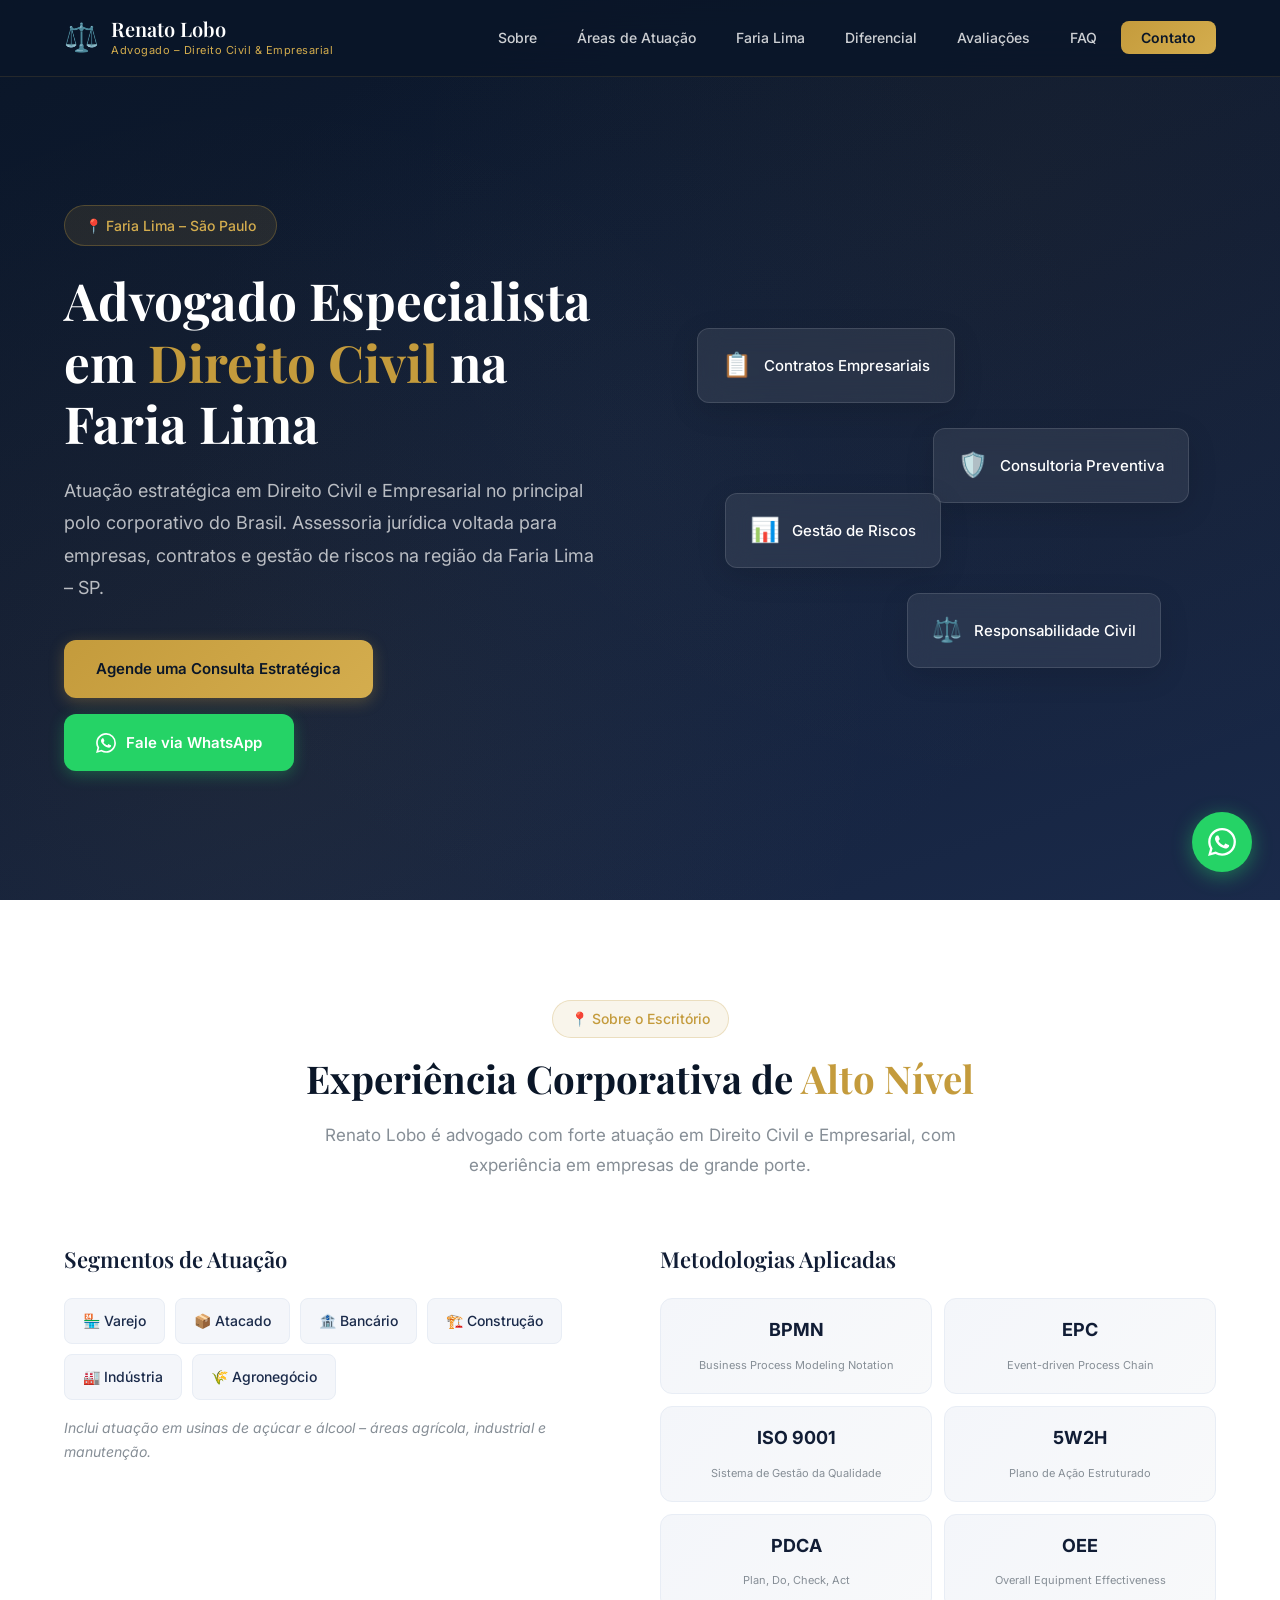
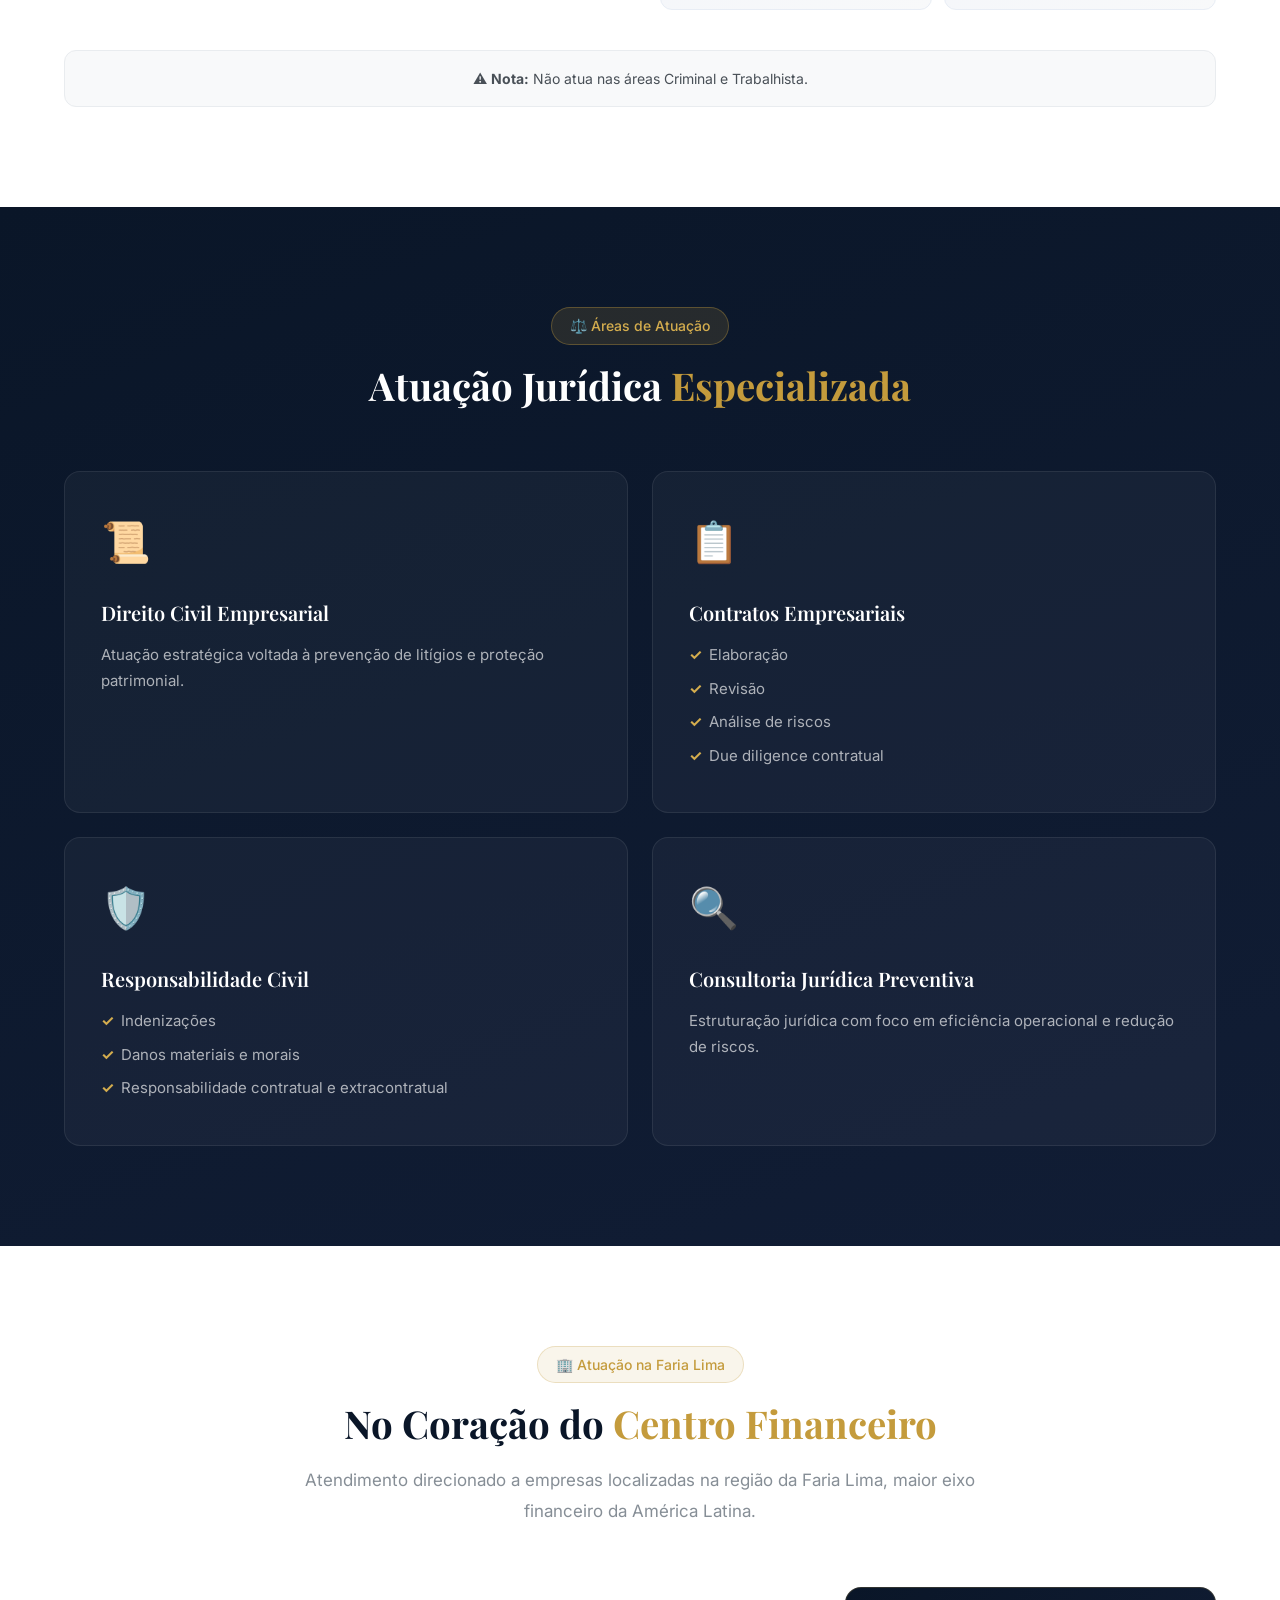
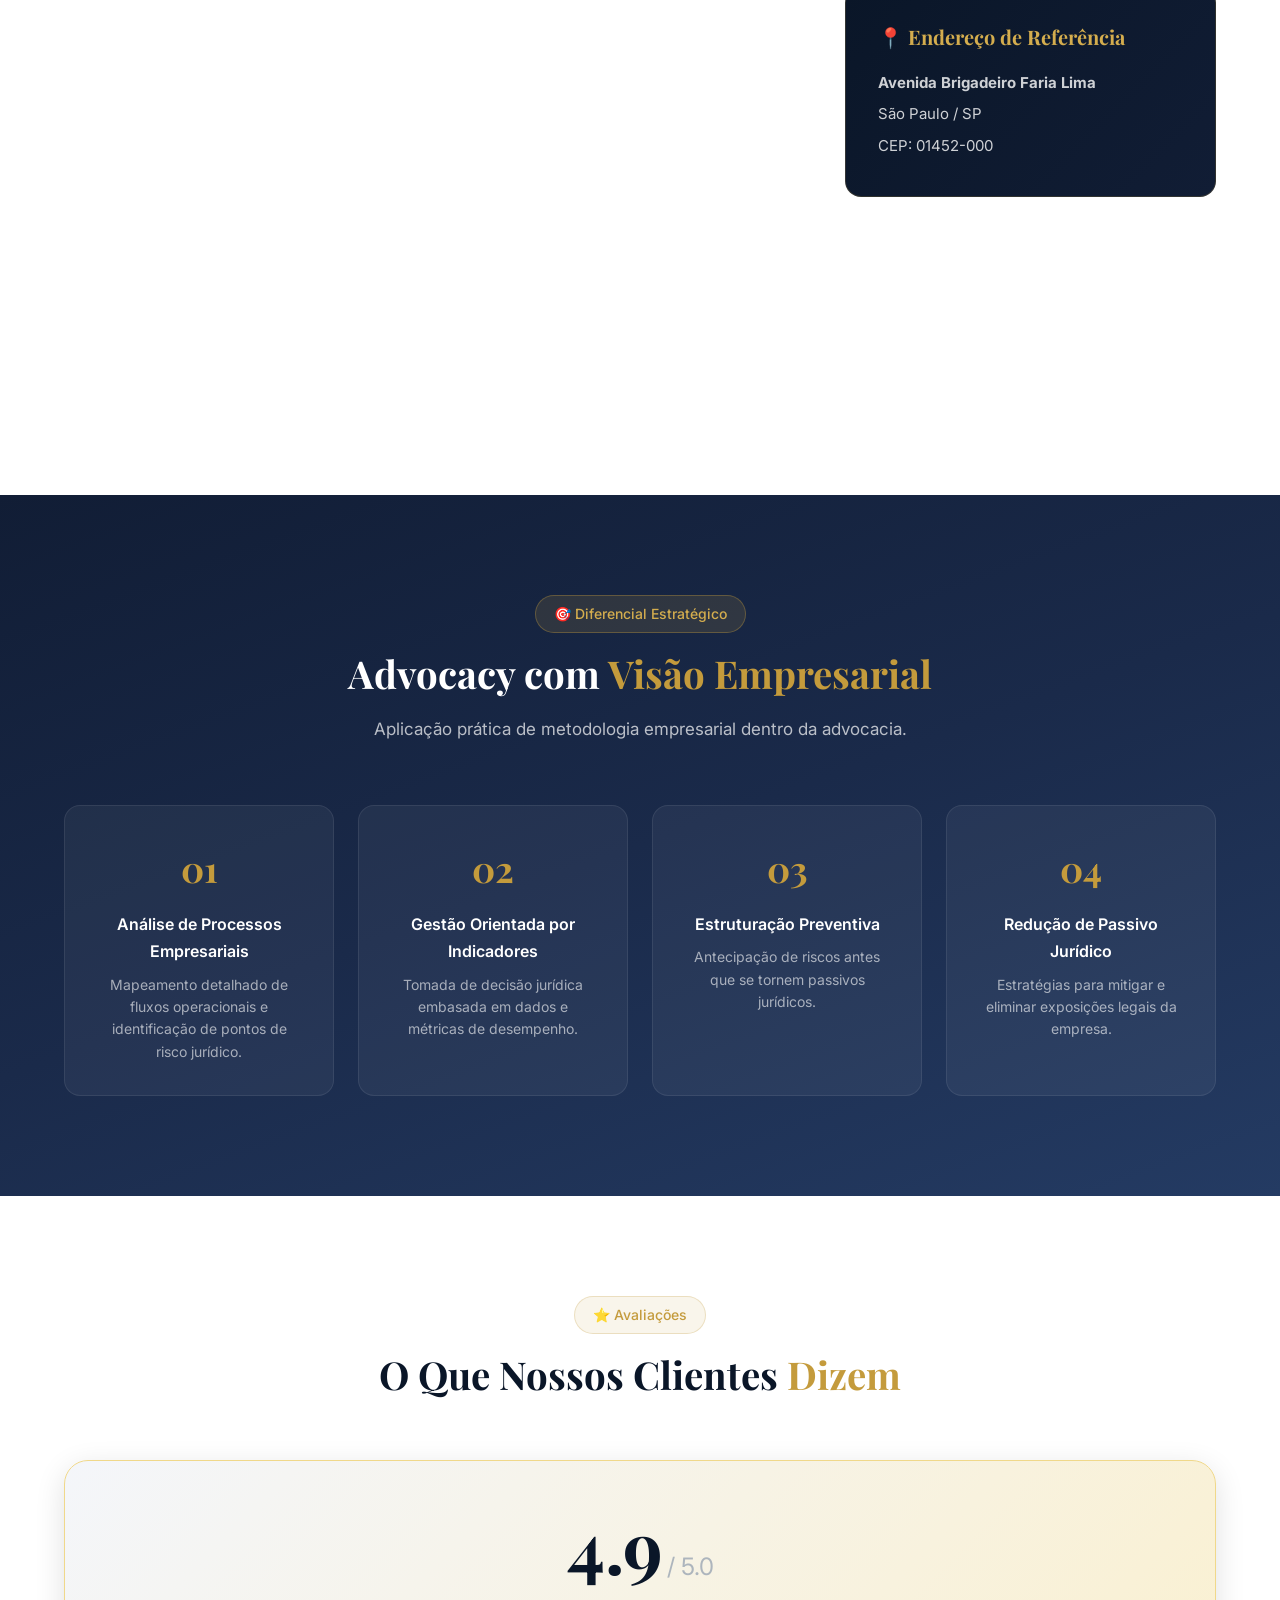
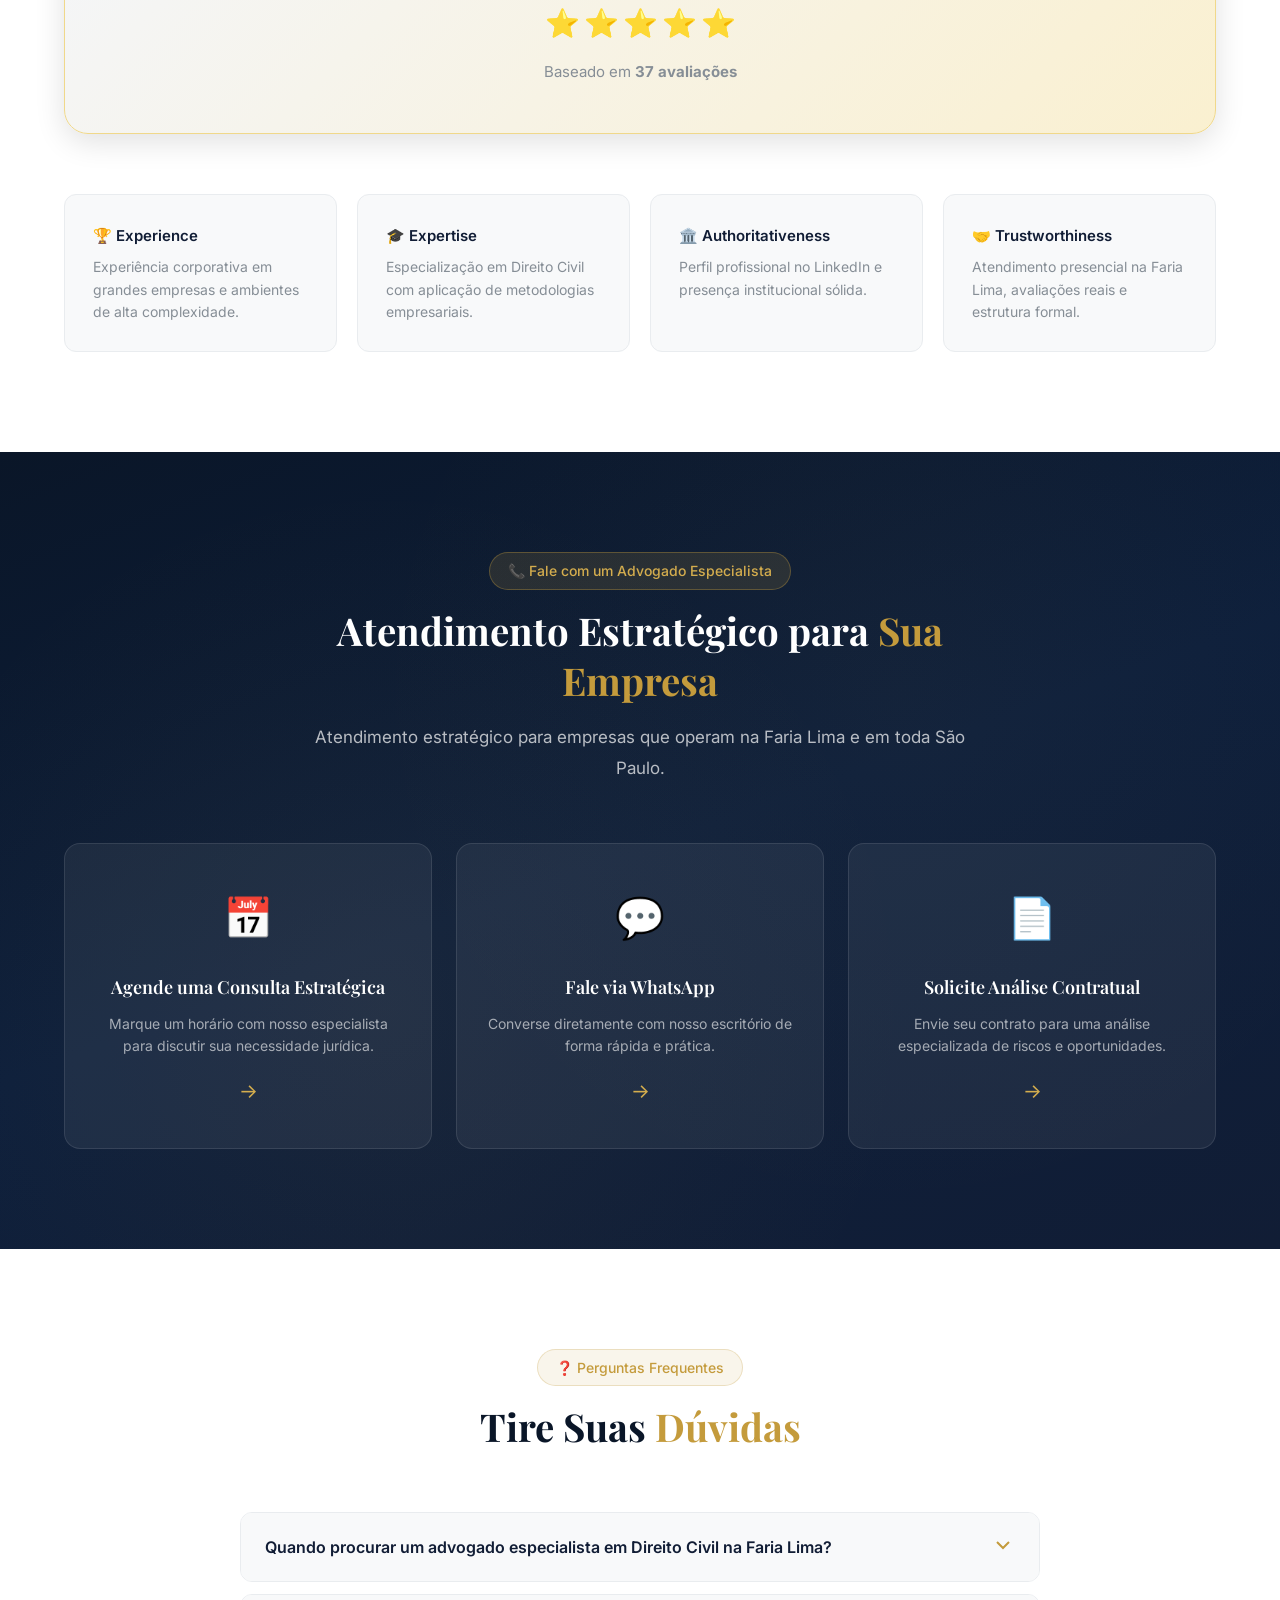
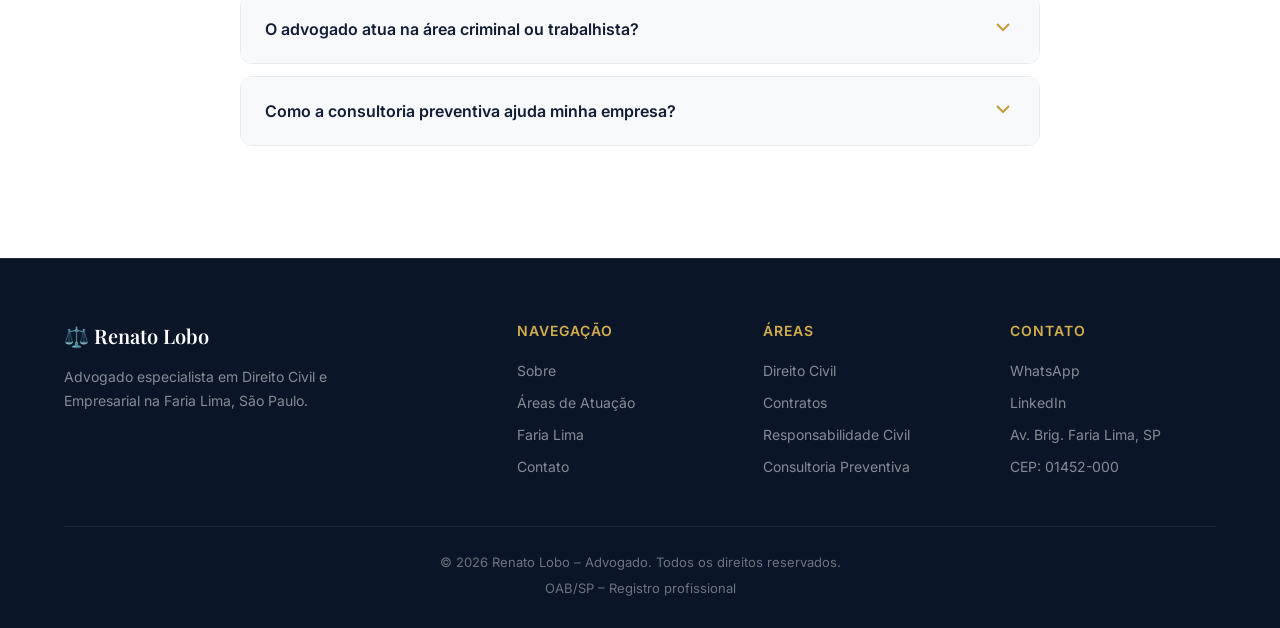
==== index.html @ 6190bc4f "Add files via upload" ====
<!DOCTYPE html>
<html lang="pt-BR">
<head>
  <meta charset="UTF-8">
  <meta name="viewport" content="width=device-width, initial-scale=1.0">
  <meta http-equiv="X-UA-Compatible" content="IE=edge">

  <!-- SEO Meta Tags -->
  <title>Advogado Direito Civil Faria Lima – Renato Lobo | Especialista Empresarial SP</title>
  <meta name="description" content="Advogado especialista em Direito Civil e Empresarial na Faria Lima, São Paulo. Contratos, consultoria preventiva, responsabilidade civil. Agende sua consulta.">
  <meta name="keywords" content="advogado direito civil faria lima, advogado empresarial faria lima, consultoria jurídica empresarial são paulo, advogado contratos SP, advogado responsabilidade civil são paulo">
  <meta name="author" content="Renato Lobo - Advogado">
  <meta name="robots" content="index, follow">
  <link rel="canonical" href="https://seudominio.com/advogado-direito-civil-faria-lima-sp">

  <!-- Open Graph -->
  <meta property="og:title" content="Advogado Direito Civil Faria Lima – Renato Lobo">
  <meta property="og:description" content="Atuação estratégica em Direito Civil e Empresarial no principal polo corporativo do Brasil.">
  <meta property="og:type" content="website">
  <meta property="og:url" content="https://seudominio.com/advogado-direito-civil-faria-lima-sp">
  <meta property="og:locale" content="pt_BR">

  <!-- Google Tag Manager -->
  <script>
    (function(w,d,s,l,i){w[l]=w[l]||[];w[l].push({'gtm.start':
    new Date().getTime(),event:'gtm.js'});var f=d.getElementsByTagName(s)[0],
    j=d.createElement(s),dl=l!='dataLayer'?'&l='+l:'';j.async=true;j.src=
    'https://www.googletagmanager.com/gtm.js?id='+i+dl;f.parentNode.insertBefore(j,f);
    })(window,document,'script','dataLayer','GTM-XXXXXXX');
    <!-- SUBSTITUA GTM-XXXXXXX PELO SEU ID DO GOOGLE TAG MANAGER -->
  </script>

  <!-- Google Analytics 4 (gtag.js) -->
  <script async src="https://www.googletagmanager.com/gtag/js?id=G-XXXXXXXXXX"></script>
  <!-- SUBSTITUA G-XXXXXXXXXX PELO SEU ID DO GOOGLE ANALYTICS -->
  <script>
    window.dataLayer = window.dataLayer || [];
    function gtag(){dataLayer.push(arguments);}
    gtag('js', new Date());
    gtag('config', 'G-XXXXXXXXXX');
  </script>

  <!-- Fonts -->
  <link rel="preconnect" href="https://fonts.googleapis.com">
  <link rel="preconnect" href="https://fonts.gstatic.com" crossorigin>
  <link href="https://fonts.googleapis.com/css2?family=Inter:wght@300;400;500;600;700&family=Playfair+Display:wght@400;500;600;700&display=swap" rel="stylesheet">

  <!-- Stylesheet -->
  <link rel="stylesheet" href="style.css">

  <!-- Schema.org Structured Data -->
  <script type="application/ld+json">
  {
    "@context": "https://schema.org",
    "@type": "LegalService",
    "name": "Renato Lobo – Advogado Direito Civil e Empresarial",
    "description": "Advogado especialista em Direito Civil e Empresarial na Faria Lima, São Paulo.",
    "url": "https://seudominio.com/advogado-direito-civil-faria-lima-sp",
    "telephone": "+5511999999999",
    "address": {
      "@type": "PostalAddress",
      "streetAddress": "Avenida Brigadeiro Faria Lima",
      "addressLocality": "São Paulo",
      "addressRegion": "SP",
      "postalCode": "01452-000",
      "addressCountry": "BR"
    },
    "geo": {
      "@type": "GeoCoordinates",
      "latitude": "-23.5744",
      "longitude": "-46.6912"
    },
    "aggregateRating": {
      "@type": "AggregateRating",
      "ratingValue": "4.9",
      "bestRating": "5",
      "ratingCount": "37"
    },
    "priceRange": "$$",
    "areaServed": {
      "@type": "City",
      "name": "São Paulo"
    }
  }
  </script>
</head>
<body>

  <!-- Google Tag Manager (noscript) -->
  <noscript>
    <iframe src="https://www.googletagmanager.com/ns.html?id=GTM-XXXXXXX"
    height="0" width="0" style="display:none;visibility:hidden"></iframe>
  </noscript>

  <!-- ===== HEADER / NAV ===== -->
  <header class="header" id="header">
    <div class="container header__inner">
      <a href="#" class="header__logo">
        <span class="header__logo-icon">⚖️</span>
        <div class="header__logo-text">
          <span class="header__name">Renato Lobo</span>
          <span class="header__tagline">Advogado – Direito Civil & Empresarial</span>
        </div>
      </a>
      <nav class="nav" id="nav">
        <ul class="nav__list">
          <li><a href="#sobre" class="nav__link">Sobre</a></li>
          <li><a href="#areas" class="nav__link">Áreas de Atuação</a></li>
          <li><a href="#faria-lima" class="nav__link">Faria Lima</a></li>
          <li><a href="#diferencial" class="nav__link">Diferencial</a></li>
          <li><a href="#avaliacoes" class="nav__link">Avaliações</a></li>
          <li><a href="#faq" class="nav__link">FAQ</a></li>
          <li><a href="#contato" class="nav__link nav__link--cta">Contato</a></li>
        </ul>
      </nav>
      <button class="header__hamburger" id="hamburger" aria-label="Abrir menu">
        <span></span>
        <span></span>
        <span></span>
      </button>
    </div>
  </header>

  <!-- ===== HERO ===== -->
  <section class="hero" id="hero">
    <div class="hero__bg-pattern"></div>
    <div class="container hero__inner">
      <div class="hero__content reveal">
        <span class="hero__badge">📍 Faria Lima – São Paulo</span>
        <h1 class="hero__title">
          Advogado Especialista em <span class="text-gold">Direito Civil</span> na Faria Lima
        </h1>
        <p class="hero__subtitle">
          Atuação estratégica em Direito Civil e Empresarial no principal polo corporativo do Brasil.
          Assessoria jurídica voltada para empresas, contratos e gestão de riscos na região da Faria Lima – SP.
        </p>
        <div class="hero__ctas">
          <a href="#contato" class="btn btn--primary" data-cta="hero-agendar">
            Agende uma Consulta Estratégica
          </a>
          <a href="https://wa.me/5511999999999?text=Ol%C3%A1%2C%20gostaria%20de%20agendar%20uma%20consulta." class="btn btn--whatsapp" target="_blank" rel="noopener" data-cta="hero-whatsapp">
            <svg width="20" height="20" viewBox="0 0 24 24" fill="currentColor"><path d="M17.472 14.382c-.297-.149-1.758-.867-2.03-.967-.273-.099-.471-.148-.67.15-.197.297-.767.966-.94 1.164-.173.199-.347.223-.644.075-.297-.15-1.255-.463-2.39-1.475-.883-.788-1.48-1.761-1.653-2.059-.173-.297-.018-.458.13-.606.134-.133.298-.347.446-.52.149-.174.198-.298.298-.497.099-.198.05-.371-.025-.52-.075-.149-.669-1.612-.916-2.207-.242-.579-.487-.5-.669-.51-.173-.008-.371-.01-.57-.01-.198 0-.52.074-.792.372-.272.297-1.04 1.016-1.04 2.479 0 1.462 1.065 2.875 1.213 3.074.149.198 2.096 3.2 5.077 4.487.709.306 1.262.489 1.694.625.712.227 1.36.195 1.871.118.571-.085 1.758-.719 2.006-1.413.248-.694.248-1.289.173-1.413-.074-.124-.272-.198-.57-.347m-5.421 7.403h-.004a9.87 9.87 0 01-5.031-1.378l-.361-.214-3.741.982.998-3.648-.235-.374a9.86 9.86 0 01-1.51-5.26c.001-5.45 4.436-9.884 9.888-9.884 2.64 0 5.122 1.03 6.988 2.898a9.825 9.825 0 012.893 6.994c-.003 5.45-4.437 9.884-9.885 9.884m8.413-18.297A11.815 11.815 0 0012.05 0C5.495 0 .16 5.335.157 11.892c0 2.096.547 4.142 1.588 5.945L.057 24l6.305-1.654a11.882 11.882 0 005.683 1.448h.005c6.554 0 11.89-5.335 11.893-11.893a11.821 11.821 0 00-3.48-8.413z"/></svg>
            Fale via WhatsApp
          </a>
        </div>
      </div>
      <div class="hero__visual reveal">
        <div class="hero__card-stack">
          <div class="hero__float-card hero__float-card--1">
            <span class="hero__float-icon">📋</span>
            <span>Contratos Empresariais</span>
          </div>
          <div class="hero__float-card hero__float-card--2">
            <span class="hero__float-icon">🛡️</span>
            <span>Consultoria Preventiva</span>
          </div>
          <div class="hero__float-card hero__float-card--3">
            <span class="hero__float-icon">📊</span>
            <span>Gestão de Riscos</span>
          </div>
          <div class="hero__float-card hero__float-card--4">
            <span class="hero__float-icon">⚖️</span>
            <span>Responsabilidade Civil</span>
          </div>
        </div>
      </div>
    </div>
  </section>

  <!-- ===== SOBRE ===== -->
  <section class="section section--light" id="sobre">
    <div class="container">
      <div class="section__header reveal">
        <span class="section__badge">📍 Sobre o Escritório</span>
        <h2 class="section__title">Experiência Corporativa de <span class="text-gold">Alto Nível</span></h2>
        <p class="section__desc">
          Renato Lobo é advogado com forte atuação em Direito Civil e Empresarial, com experiência em empresas de grande porte.
        </p>
      </div>

      <div class="sobre__grid">
        <div class="sobre__segmentos reveal">
          <h3 class="sobre__subtitle">Segmentos de Atuação</h3>
          <div class="tag-cloud">
            <span class="tag">🏪 Varejo</span>
            <span class="tag">📦 Atacado</span>
            <span class="tag">🏦 Bancário</span>
            <span class="tag">🏗️ Construção</span>
            <span class="tag">🏭 Indústria</span>
            <span class="tag">🌾 Agronegócio</span>
          </div>
          <p class="sobre__note">
            Inclui atuação em usinas de açúcar e álcool – áreas agrícola, industrial e manutenção.
          </p>
        </div>

        <div class="sobre__metodologias reveal">
          <h3 class="sobre__subtitle">Metodologias Aplicadas</h3>
          <div class="metodologia-grid">
            <div class="metodologia-card">
              <span class="metodologia-card__abbr">BPMN</span>
              <span class="metodologia-card__name">Business Process Modeling Notation</span>
            </div>
            <div class="metodologia-card">
              <span class="metodologia-card__abbr">EPC</span>
              <span class="metodologia-card__name">Event-driven Process Chain</span>
            </div>
            <div class="metodologia-card">
              <span class="metodologia-card__abbr">ISO 9001</span>
              <span class="metodologia-card__name">Sistema de Gestão da Qualidade</span>
            </div>
            <div class="metodologia-card">
              <span class="metodologia-card__abbr">5W2H</span>
              <span class="metodologia-card__name">Plano de Ação Estruturado</span>
            </div>
            <div class="metodologia-card">
              <span class="metodologia-card__abbr">PDCA</span>
              <span class="metodologia-card__name">Plan, Do, Check, Act</span>
            </div>
            <div class="metodologia-card">
              <span class="metodologia-card__abbr">OEE</span>
              <span class="metodologia-card__name">Overall Equipment Effectiveness</span>
            </div>
          </div>
        </div>
      </div>

      <div class="sobre__disclaimer reveal">
        <p>⚠️ <strong>Nota:</strong> Não atua nas áreas Criminal e Trabalhista.</p>
      </div>
    </div>
  </section>

  <!-- ===== ÁREAS DE ATUAÇÃO ===== -->
  <section class="section section--dark" id="areas">
    <div class="container">
      <div class="section__header reveal">
        <span class="section__badge section__badge--light">⚖️ Áreas de Atuação</span>
        <h2 class="section__title section__title--light">Atuação Jurídica <span class="text-gold">Especializada</span></h2>
      </div>

      <div class="areas__grid">
        <div class="area-card reveal">
          <div class="area-card__icon">📜</div>
          <h3 class="area-card__title">Direito Civil Empresarial</h3>
          <p class="area-card__desc">
            Atuação estratégica voltada à prevenção de litígios e proteção patrimonial.
          </p>
        </div>

        <div class="area-card reveal">
          <div class="area-card__icon">📋</div>
          <h3 class="area-card__title">Contratos Empresariais</h3>
          <ul class="area-card__list">
            <li>Elaboração</li>
            <li>Revisão</li>
            <li>Análise de riscos</li>
            <li>Due diligence contratual</li>
          </ul>
        </div>

        <div class="area-card reveal">
          <div class="area-card__icon">🛡️</div>
          <h3 class="area-card__title">Responsabilidade Civil</h3>
          <ul class="area-card__list">
            <li>Indenizações</li>
            <li>Danos materiais e morais</li>
            <li>Responsabilidade contratual e extracontratual</li>
          </ul>
        </div>

        <div class="area-card reveal">
          <div class="area-card__icon">🔍</div>
          <h3 class="area-card__title">Consultoria Jurídica Preventiva</h3>
          <p class="area-card__desc">
            Estruturação jurídica com foco em eficiência operacional e redução de riscos.
          </p>
        </div>
      </div>
    </div>
  </section>

  <!-- ===== FARIA LIMA ===== -->
  <section class="section section--light" id="faria-lima">
    <div class="container">
      <div class="section__header reveal">
        <span class="section__badge">🏢 Atuação na Faria Lima</span>
        <h2 class="section__title">No Coração do <span class="text-gold">Centro Financeiro</span></h2>
        <p class="section__desc">
          Atendimento direcionado a empresas localizadas na região da Faria Lima, maior eixo financeiro da América Latina.
        </p>
      </div>

      <div class="faria-lima__content reveal">
        <div class="faria-lima__map">
          <iframe
            src="https://www.google.com/maps/embed?pb=!1m18!1m12!1m3!1d3656.7177123!2d-46.6934!3d-23.5744!2m3!1f0!2f0!3f0!3m2!1i1024!2i768!4f13.1!3m3!1m2!1s0x94ce576aae06b44d%3A0x55034e30abe1ff!2sAv.%20Brigadeiro%20Faria%20Lima%20-%20Jardim%20Paulistano%2C%20S%C3%A3o%20Paulo%20-%20SP!5e0!3m2!1spt-BR!2sbr!4v1700000000000!5m2!1spt-BR!2sbr"
            width="100%" height="400" style="border:0; border-radius: 16px;" allowfullscreen="" loading="lazy"
            referrerpolicy="no-referrer-when-downgrade"
            title="Localização – Avenida Brigadeiro Faria Lima, São Paulo/SP">
          </iframe>
        </div>
        <div class="faria-lima__info">
          <div class="faria-lima__address-card">
            <h3>📍 Endereço de Referência</h3>
            <p><strong>Avenida Brigadeiro Faria Lima</strong></p>
            <p>São Paulo / SP</p>
            <p>CEP: 01452-000</p>
          </div>
        </div>
      </div>
    </div>
  </section>

  <!-- ===== DIFERENCIAL ===== -->
  <section class="section section--gradient" id="diferencial">
    <div class="container">
      <div class="section__header reveal">
        <span class="section__badge section__badge--light">🎯 Diferencial Estratégico</span>
        <h2 class="section__title section__title--light">Advocacy com <span class="text-gold">Visão Empresarial</span></h2>
        <p class="section__desc section__desc--light">
          Aplicação prática de metodologia empresarial dentro da advocacia.
        </p>
      </div>

      <div class="diferencial__grid">
        <div class="diferencial-card reveal">
          <div class="diferencial-card__number">01</div>
          <h3 class="diferencial-card__title">Análise de Processos Empresariais</h3>
          <p class="diferencial-card__desc">Mapeamento detalhado de fluxos operacionais e identificação de pontos de risco jurídico.</p>
        </div>
        <div class="diferencial-card reveal">
          <div class="diferencial-card__number">02</div>
          <h3 class="diferencial-card__title">Gestão Orientada por Indicadores</h3>
          <p class="diferencial-card__desc">Tomada de decisão jurídica embasada em dados e métricas de desempenho.</p>
        </div>
        <div class="diferencial-card reveal">
          <div class="diferencial-card__number">03</div>
          <h3 class="diferencial-card__title">Estruturação Preventiva</h3>
          <p class="diferencial-card__desc">Antecipação de riscos antes que se tornem passivos jurídicos.</p>
        </div>
        <div class="diferencial-card reveal">
          <div class="diferencial-card__number">04</div>
          <h3 class="diferencial-card__title">Redução de Passivo Jurídico</h3>
          <p class="diferencial-card__desc">Estratégias para mitigar e eliminar exposições legais da empresa.</p>
        </div>
      </div>
    </div>
  </section>

  <!-- ===== AVALIAÇÕES ===== -->
  <section class="section section--light" id="avaliacoes">
    <div class="container">
      <div class="section__header reveal">
        <span class="section__badge">⭐ Avaliações</span>
        <h2 class="section__title">O Que Nossos Clientes <span class="text-gold">Dizem</span></h2>
      </div>

      <div class="avaliacoes__card reveal">
        <div class="avaliacoes__score">
          <span class="avaliacoes__number">4.9</span>
          <span class="avaliacoes__max">/ 5.0</span>
        </div>
        <div class="avaliacoes__stars">
          <span>⭐</span><span>⭐</span><span>⭐</span><span>⭐</span><span>⭐</span>
        </div>
        <p class="avaliacoes__count">Baseado em <strong>37 avaliações</strong></p>
      </div>

      <!-- E-E-A-T Section -->
      <div class="eeat__grid">
        <div class="eeat-card reveal">
          <h4 class="eeat-card__title">🏆 Experience</h4>
          <p>Experiência corporativa em grandes empresas e ambientes de alta complexidade.</p>
        </div>
        <div class="eeat-card reveal">
          <h4 class="eeat-card__title">🎓 Expertise</h4>
          <p>Especialização em Direito Civil com aplicação de metodologias empresariais.</p>
        </div>
        <div class="eeat-card reveal">
          <h4 class="eeat-card__title">🏛️ Authoritativeness</h4>
          <p>Perfil profissional no LinkedIn e presença institucional sólida.</p>
        </div>
        <div class="eeat-card reveal">
          <h4 class="eeat-card__title">🤝 Trustworthiness</h4>
          <p>Atendimento presencial na Faria Lima, avaliações reais e estrutura formal.</p>
        </div>
      </div>
    </div>
  </section>

  <!-- ===== CONTATO / CTA ===== -->
  <section class="section section--cta" id="contato">
    <div class="container">
      <div class="section__header reveal">
        <span class="section__badge section__badge--light">📞 Fale com um Advogado Especialista</span>
        <h2 class="section__title section__title--light">Atendimento Estratégico para <span class="text-gold">Sua Empresa</span></h2>
        <p class="section__desc section__desc--light">
          Atendimento estratégico para empresas que operam na Faria Lima e em toda São Paulo.
        </p>
      </div>

      <div class="contato__grid reveal">
        <a href="#contato" class="contato-card" data-cta="agendar-consulta">
          <div class="contato-card__icon">📅</div>
          <h3 class="contato-card__title">Agende uma Consulta Estratégica</h3>
          <p class="contato-card__desc">Marque um horário com nosso especialista para discutir sua necessidade jurídica.</p>
          <span class="contato-card__arrow">→</span>
        </a>

        <a href="https://wa.me/5511999999999?text=Ol%C3%A1%2C%20gostaria%20de%20agendar%20uma%20consulta." class="contato-card contato-card--whatsapp" target="_blank" rel="noopener" data-cta="contato-whatsapp">
          <div class="contato-card__icon">💬</div>
          <h3 class="contato-card__title">Fale via WhatsApp</h3>
          <p class="contato-card__desc">Converse diretamente com nosso escritório de forma rápida e prática.</p>
          <span class="contato-card__arrow">→</span>
        </a>

        <a href="#contato" class="contato-card" data-cta="analise-contratual">
          <div class="contato-card__icon">📄</div>
          <h3 class="contato-card__title">Solicite Análise Contratual</h3>
          <p class="contato-card__desc">Envie seu contrato para uma análise especializada de riscos e oportunidades.</p>
          <span class="contato-card__arrow">→</span>
        </a>
      </div>
    </div>
  </section>

  <!-- ===== FAQ ===== -->
  <section class="section section--light" id="faq">
    <div class="container">
      <div class="section__header reveal">
        <span class="section__badge">❓ Perguntas Frequentes</span>
        <h2 class="section__title">Tire Suas <span class="text-gold">Dúvidas</span></h2>
      </div>

      <div class="faq__list">
        <div class="faq-item reveal">
          <button class="faq-item__question" aria-expanded="false">
            <span>Quando procurar um advogado especialista em Direito Civil na Faria Lima?</span>
            <span class="faq-item__chevron">
              <svg width="24" height="24" viewBox="0 0 24 24" fill="none" stroke="currentColor" stroke-width="2"><polyline points="6,9 12,15 18,9"></polyline></svg>
            </span>
          </button>
          <div class="faq-item__answer">
            <p>Sempre que houver conflitos contratuais, necessidade de indenização ou estruturação jurídica preventiva empresarial.</p>
          </div>
        </div>

        <div class="faq-item reveal">
          <button class="faq-item__question" aria-expanded="false">
            <span>O advogado atua na área criminal ou trabalhista?</span>
            <span class="faq-item__chevron">
              <svg width="24" height="24" viewBox="0 0 24 24" fill="none" stroke="currentColor" stroke-width="2"><polyline points="6,9 12,15 18,9"></polyline></svg>
            </span>
          </button>
          <div class="faq-item__answer">
            <p>Não. A atuação é exclusiva em Direito Civil e Empresarial.</p>
          </div>
        </div>

        <div class="faq-item reveal">
          <button class="faq-item__question" aria-expanded="false">
            <span>Como a consultoria preventiva ajuda minha empresa?</span>
            <span class="faq-item__chevron">
              <svg width="24" height="24" viewBox="0 0 24 24" fill="none" stroke="currentColor" stroke-width="2"><polyline points="6,9 12,15 18,9"></polyline></svg>
            </span>
          </button>
          <div class="faq-item__answer">
            <p>Reduz riscos jurídicos, melhora estrutura contratual e evita passivos futuros.</p>
          </div>
        </div>
      </div>

      <!-- FAQ Schema -->
      <script type="application/ld+json">
      {
        "@context": "https://schema.org",
        "@type": "FAQPage",
        "mainEntity": [
          {
            "@type": "Question",
            "name": "Quando procurar um advogado especialista em Direito Civil na Faria Lima?",
            "acceptedAnswer": {
              "@type": "Answer",
              "text": "Sempre que houver conflitos contratuais, necessidade de indenização ou estruturação jurídica preventiva empresarial."
            }
          },
          {
            "@type": "Question",
            "name": "O advogado atua na área criminal ou trabalhista?",
            "acceptedAnswer": {
              "@type": "Answer",
              "text": "Não. A atuação é exclusiva em Direito Civil e Empresarial."
            }
          },
          {
            "@type": "Question",
            "name": "Como a consultoria preventiva ajuda minha empresa?",
            "acceptedAnswer": {
              "@type": "Answer",
              "text": "Reduz riscos jurídicos, melhora estrutura contratual e evita passivos futuros."
            }
          }
        ]
      }
      </script>
    </div>
  </section>

  <!-- ===== FOOTER ===== -->
  <footer class="footer">
    <div class="container">
      <div class="footer__inner">
        <div class="footer__brand">
          <span class="footer__logo">⚖️ Renato Lobo</span>
          <p class="footer__desc">Advogado especialista em Direito Civil e Empresarial na Faria Lima, São Paulo.</p>
        </div>
        <div class="footer__links">
          <h4>Navegação</h4>
          <ul>
            <li><a href="#sobre">Sobre</a></li>
            <li><a href="#areas">Áreas de Atuação</a></li>
            <li><a href="#faria-lima">Faria Lima</a></li>
            <li><a href="#contato">Contato</a></li>
          </ul>
        </div>
        <div class="footer__links">
          <h4>Áreas</h4>
          <ul>
            <li><a href="#areas">Direito Civil</a></li>
            <li><a href="#areas">Contratos</a></li>
            <li><a href="#areas">Responsabilidade Civil</a></li>
            <li><a href="#areas">Consultoria Preventiva</a></li>
          </ul>
        </div>
        <div class="footer__links">
          <h4>Contato</h4>
          <ul>
            <li><a href="https://wa.me/5511999999999" target="_blank" rel="noopener">WhatsApp</a></li>
            <li><a href="https://www.linkedin.com/" target="_blank" rel="noopener">LinkedIn</a></li>
            <li>Av. Brig. Faria Lima, SP</li>
            <li>CEP: 01452-000</li>
          </ul>
        </div>
      </div>
      <div class="footer__bottom">
        <p>&copy; 2026 Renato Lobo – Advogado. Todos os direitos reservados.</p>
        <p class="footer__oab">OAB/SP – Registro profissional</p>
      </div>
    </div>
  </footer>

  <!-- WhatsApp Floating Button -->
  <a href="https://wa.me/5511999999999?text=Ol%C3%A1%2C%20gostaria%20de%20agendar%20uma%20consulta." class="whatsapp-float" target="_blank" rel="noopener" aria-label="Fale via WhatsApp" data-cta="float-whatsapp">
    <svg width="28" height="28" viewBox="0 0 24 24" fill="currentColor"><path d="M17.472 14.382c-.297-.149-1.758-.867-2.03-.967-.273-.099-.471-.148-.67.15-.197.297-.767.966-.94 1.164-.173.199-.347.223-.644.075-.297-.15-1.255-.463-2.39-1.475-.883-.788-1.48-1.761-1.653-2.059-.173-.297-.018-.458.13-.606.134-.133.298-.347.446-.52.149-.174.198-.298.298-.497.099-.198.05-.371-.025-.52-.075-.149-.669-1.612-.916-2.207-.242-.579-.487-.5-.669-.51-.173-.008-.371-.01-.57-.01-.198 0-.52.074-.792.372-.272.297-1.04 1.016-1.04 2.479 0 1.462 1.065 2.875 1.213 3.074.149.198 2.096 3.2 5.077 4.487.709.306 1.262.489 1.694.625.712.227 1.36.195 1.871.118.571-.085 1.758-.719 2.006-1.413.248-.694.248-1.289.173-1.413-.074-.124-.272-.198-.57-.347m-5.421 7.403h-.004a9.87 9.87 0 01-5.031-1.378l-.361-.214-3.741.982.998-3.648-.235-.374a9.86 9.86 0 01-1.51-5.26c.001-5.45 4.436-9.884 9.888-9.884 2.64 0 5.122 1.03 6.988 2.898a9.825 9.825 0 012.893 6.994c-.003 5.45-4.437 9.884-9.885 9.884m8.413-18.297A11.815 11.815 0 0012.05 0C5.495 0 .16 5.335.157 11.892c0 2.096.547 4.142 1.588 5.945L.057 24l6.305-1.654a11.882 11.882 0 005.683 1.448h.005c6.554 0 11.89-5.335 11.893-11.893a11.821 11.821 0 00-3.48-8.413z"/></svg>
  </a>

  <script src="script.js"></script>
</body>
</html>
---- style.css ----
/* ===================================
   RENATO LOBO – LANDING PAGE
   Design System & Styles
   =================================== */

/* === CSS Custom Properties === */
:root {
  /* Colors */
  --navy-900: #0a1628;
  --navy-800: #111d35;
  --navy-700: #1a2a4a;
  --navy-600: #243b63;
  --navy-500: #2e4d7c;
  --navy-100: #e8edf5;
  --navy-50: #f4f6fa;

  --gold-500: #c49b3c;
  --gold-400: #d4ad4e;
  --gold-300: #e4c060;
  --gold-200: #f0d88a;
  --gold-100: #faf0d0;

  --white: #ffffff;
  --gray-50: #f8f9fa;
  --gray-100: #f1f3f5;
  --gray-200: #e9ecef;
  --gray-300: #dee2e6;
  --gray-400: #ced4da;
  --gray-500: #adb5bd;
  --gray-600: #868e96;
  --gray-700: #495057;
  --gray-800: #343a40;
  --gray-900: #212529;

  --success: #25d366;
  --whatsapp: #25d366;

  /* Typography */
  --font-heading: 'Playfair Display', Georgia, serif;
  --font-body: 'Inter', -apple-system, BlinkMacSystemFont, sans-serif;

  /* Spacing */
  --section-padding: 100px 0;
  --container-max: 1200px;
  --container-padding: 0 24px;

  /* Transitions */
  --transition-fast: 0.2s ease;
  --transition-normal: 0.3s ease;
  --transition-slow: 0.5s ease;

  /* Shadows */
  --shadow-sm: 0 1px 3px rgba(0,0,0,0.08);
  --shadow-md: 0 4px 12px rgba(0,0,0,0.1);
  --shadow-lg: 0 8px 30px rgba(0,0,0,0.12);
  --shadow-xl: 0 16px 50px rgba(0,0,0,0.15);
  --shadow-gold: 0 4px 20px rgba(196, 155, 60, 0.25);

  /* Radius */
  --radius-sm: 8px;
  --radius-md: 12px;
  --radius-lg: 16px;
  --radius-xl: 24px;
}

/* === Reset & Base === */
*, *::before, *::after {
  margin: 0;
  padding: 0;
  box-sizing: border-box;
}

html {
  scroll-behavior: smooth;
  scroll-padding-top: 80px;
}

body {
  font-family: var(--font-body);
  font-size: 16px;
  line-height: 1.7;
  color: var(--gray-800);
  background-color: var(--white);
  -webkit-font-smoothing: antialiased;
  -moz-osx-font-smoothing: grayscale;
  overflow-x: hidden;
}

img { max-width: 100%; height: auto; display: block; }
a { text-decoration: none; color: inherit; transition: var(--transition-fast); }
ul { list-style: none; }

.container {
  max-width: var(--container-max);
  margin: 0 auto;
  padding: var(--container-padding);
}

.text-gold { color: var(--gold-500); }

/* === HEADER === */
.header {
  position: fixed;
  top: 0;
  left: 0;
  right: 0;
  z-index: 1000;
  background: rgba(10, 22, 40, 0.85);
  backdrop-filter: blur(20px);
  -webkit-backdrop-filter: blur(20px);
  border-bottom: 1px solid rgba(196, 155, 60, 0.15);
  transition: var(--transition-normal);
}

.header--scrolled {
  background: rgba(10, 22, 40, 0.95);
  box-shadow: 0 4px 30px rgba(0,0,0,0.3);
}

.header__inner {
  display: flex;
  align-items: center;
  justify-content: space-between;
  height: 76px;
}

.header__logo {
  display: flex;
  align-items: center;
  gap: 12px;
}

.header__logo-icon { font-size: 28px; }

.header__name {
  font-family: var(--font-heading);
  font-size: 20px;
  font-weight: 600;
  color: var(--white);
  display: block;
  line-height: 1.2;
}

.header__tagline {
  font-size: 11px;
  color: var(--gold-400);
  letter-spacing: 0.5px;
  display: block;
}

.nav__list {
  display: flex;
  align-items: center;
  gap: 8px;
}

.nav__link {
  padding: 8px 16px;
  font-size: 14px;
  font-weight: 500;
  color: rgba(255,255,255,0.8);
  border-radius: var(--radius-sm);
  transition: var(--transition-fast);
}

.nav__link:hover {
  color: var(--white);
  background: rgba(255,255,255,0.1);
}

.nav__link--cta {
  background: linear-gradient(135deg, var(--gold-500), var(--gold-400));
  color: var(--navy-900) !important;
  font-weight: 600;
  padding: 8px 20px;
}

.nav__link--cta:hover {
  background: linear-gradient(135deg, var(--gold-400), var(--gold-300));
  box-shadow: var(--shadow-gold);
  transform: translateY(-1px);
}

/* Hamburger */
.header__hamburger {
  display: none;
  flex-direction: column;
  gap: 5px;
  background: none;
  border: none;
  cursor: pointer;
  padding: 8px;
}

.header__hamburger span {
  display: block;
  width: 24px;
  height: 2px;
  background: var(--white);
  border-radius: 2px;
  transition: var(--transition-normal);
}

.header__hamburger.active span:nth-child(1) {
  transform: rotate(45deg) translate(5px, 5px);
}

.header__hamburger.active span:nth-child(2) {
  opacity: 0;
}

.header__hamburger.active span:nth-child(3) {
  transform: rotate(-45deg) translate(5px, -5px);
}

/* === HERO === */
.hero {
  position: relative;
  min-height: 100vh;
  display: flex;
  align-items: center;
  background: linear-gradient(160deg, var(--navy-900) 0%, var(--navy-800) 50%, var(--navy-700) 100%);
  overflow: hidden;
  padding-top: 76px;
}

.hero__bg-pattern {
  position: absolute;
  inset: 0;
  background-image:
    radial-gradient(circle at 20% 80%, rgba(196, 155, 60, 0.06) 0%, transparent 50%),
    radial-gradient(circle at 80% 20%, rgba(196, 155, 60, 0.04) 0%, transparent 50%),
    radial-gradient(circle at 50% 50%, rgba(46, 77, 124, 0.1) 0%, transparent 60%);
  animation: pulseGlow 8s ease-in-out infinite alternate;
}

@keyframes pulseGlow {
  0% { opacity: 0.7; }
  100% { opacity: 1; }
}

.hero__inner {
  display: grid;
  grid-template-columns: 1fr 1fr;
  gap: 60px;
  align-items: center;
  position: relative;
  z-index: 1;
  padding: 60px 24px;
}

.hero__badge {
  display: inline-flex;
  align-items: center;
  gap: 8px;
  padding: 8px 20px;
  background: rgba(196, 155, 60, 0.12);
  border: 1px solid rgba(196, 155, 60, 0.3);
  border-radius: 50px;
  font-size: 14px;
  font-weight: 500;
  color: var(--gold-400);
  margin-bottom: 24px;
}

.hero__title {
  font-family: var(--font-heading);
  font-size: clamp(2.2rem, 4vw, 3.5rem);
  font-weight: 700;
  color: var(--white);
  line-height: 1.2;
  margin-bottom: 20px;
}

.hero__subtitle {
  font-size: 18px;
  color: rgba(255,255,255,0.7);
  line-height: 1.8;
  margin-bottom: 36px;
  max-width: 540px;
}

.hero__ctas {
  display: flex;
  gap: 16px;
  flex-wrap: wrap;
}

/* Buttons */
.btn {
  display: inline-flex;
  align-items: center;
  gap: 10px;
  padding: 16px 32px;
  font-size: 15px;
  font-weight: 600;
  border-radius: var(--radius-md);
  cursor: pointer;
  transition: var(--transition-normal);
  border: none;
}

.btn--primary {
  background: linear-gradient(135deg, var(--gold-500), var(--gold-400));
  color: var(--navy-900);
  box-shadow: 0 4px 15px rgba(196, 155, 60, 0.3);
}

.btn--primary:hover {
  transform: translateY(-2px);
  box-shadow: 0 8px 25px rgba(196, 155, 60, 0.4);
}

.btn--whatsapp {
  background: var(--whatsapp);
  color: var(--white);
  box-shadow: 0 4px 15px rgba(37, 211, 102, 0.3);
}

.btn--whatsapp:hover {
  transform: translateY(-2px);
  box-shadow: 0 8px 25px rgba(37, 211, 102, 0.4);
  background: #20bd5a;
}

/* Hero Visual */
.hero__card-stack {
  position: relative;
  height: 400px;
  display: flex;
  align-items: center;
  justify-content: center;
}

.hero__float-card {
  position: absolute;
  display: flex;
  align-items: center;
  gap: 12px;
  padding: 16px 24px;
  background: rgba(255,255,255,0.08);
  backdrop-filter: blur(12px);
  border: 1px solid rgba(255,255,255,0.12);
  border-radius: var(--radius-md);
  color: var(--white);
  font-size: 15px;
  font-weight: 500;
  white-space: nowrap;
  box-shadow: var(--shadow-lg);
  animation: floatCard 6s ease-in-out infinite;
}

.hero__float-icon { font-size: 24px; }

.hero__float-card--1 { top: 10%; left: 5%; animation-delay: 0s; }
.hero__float-card--2 { top: 35%; right: 5%; animation-delay: 1.5s; }
.hero__float-card--3 { bottom: 30%; left: 10%; animation-delay: 3s; }
.hero__float-card--4 { bottom: 5%; right: 10%; animation-delay: 4.5s; }

@keyframes floatCard {
  0%, 100% { transform: translateY(0px); }
  50% { transform: translateY(-12px); }
}

/* === SECTIONS === */
.section {
  padding: var(--section-padding);
}

.section--light { background: var(--white); }

.section--dark {
  background: linear-gradient(160deg, var(--navy-900), var(--navy-800));
}

.section--gradient {
  background: linear-gradient(160deg, var(--navy-800), var(--navy-700), var(--navy-600));
}

.section--cta {
  background: linear-gradient(160deg, var(--navy-900) 0%, #0d1f3c 50%, var(--navy-800) 100%);
  position: relative;
  overflow: hidden;
}

.section--cta::before {
  content: '';
  position: absolute;
  inset: 0;
  background:
    radial-gradient(circle at 30% 70%, rgba(196, 155, 60, 0.06) 0%, transparent 50%),
    radial-gradient(circle at 70% 30%, rgba(196, 155, 60, 0.04) 0%, transparent 50%);
}

.section__header {
  text-align: center;
  margin-bottom: 60px;
  max-width: 700px;
  margin-left: auto;
  margin-right: auto;
}

.section__badge {
  display: inline-flex;
  align-items: center;
  gap: 8px;
  padding: 6px 18px;
  background: rgba(196, 155, 60, 0.1);
  border: 1px solid rgba(196, 155, 60, 0.25);
  border-radius: 50px;
  font-size: 14px;
  font-weight: 500;
  color: var(--gold-500);
  margin-bottom: 16px;
}

.section__badge--light {
  background: rgba(196, 155, 60, 0.15);
  border-color: rgba(196, 155, 60, 0.35);
  color: var(--gold-400);
}

.section__title {
  font-family: var(--font-heading);
  font-size: clamp(1.8rem, 3vw, 2.5rem);
  font-weight: 700;
  color: var(--navy-900);
  margin-bottom: 16px;
  line-height: 1.3;
}

.section__title--light { color: var(--white); }

.section__desc {
  font-size: 17px;
  color: var(--gray-600);
  line-height: 1.8;
}

.section__desc--light { color: rgba(255,255,255,0.7); }

/* === SOBRE === */
.sobre__grid {
  display: grid;
  grid-template-columns: 1fr 1fr;
  gap: 40px;
  margin-bottom: 40px;
}

.sobre__subtitle {
  font-family: var(--font-heading);
  font-size: 22px;
  font-weight: 600;
  color: var(--navy-800);
  margin-bottom: 20px;
}

.tag-cloud {
  display: flex;
  flex-wrap: wrap;
  gap: 10px;
  margin-bottom: 16px;
}

.tag {
  display: inline-flex;
  align-items: center;
  gap: 6px;
  padding: 10px 18px;
  background: var(--navy-50);
  border: 1px solid var(--navy-100);
  border-radius: var(--radius-sm);
  font-size: 14px;
  font-weight: 500;
  color: var(--navy-700);
  transition: var(--transition-fast);
}

.tag:hover {
  background: var(--gold-100);
  border-color: var(--gold-300);
  color: var(--navy-900);
  transform: translateY(-2px);
  box-shadow: var(--shadow-sm);
}

.sobre__note {
  font-size: 14px;
  color: var(--gray-600);
  font-style: italic;
}

.metodologia-grid {
  display: grid;
  grid-template-columns: repeat(2, 1fr);
  gap: 12px;
}

.metodologia-card {
  padding: 16px;
  background: linear-gradient(135deg, var(--navy-50), var(--gray-50));
  border: 1px solid var(--navy-100);
  border-radius: var(--radius-md);
  text-align: center;
  transition: var(--transition-normal);
}

.metodologia-card:hover {
  transform: translateY(-3px);
  box-shadow: var(--shadow-md);
  border-color: var(--gold-300);
}

.metodologia-card__abbr {
  display: block;
  font-size: 18px;
  font-weight: 700;
  color: var(--navy-800);
  margin-bottom: 4px;
}

.metodologia-card__name {
  font-size: 11px;
  color: var(--gray-600);
  line-height: 1.4;
}

.sobre__disclaimer {
  text-align: center;
  padding: 16px 24px;
  background: var(--gray-50);
  border: 1px solid var(--gray-200);
  border-radius: var(--radius-md);
  font-size: 14px;
  color: var(--gray-700);
}

/* === ÁREAS DE ATUAÇÃO === */
.areas__grid {
  display: grid;
  grid-template-columns: repeat(2, 1fr);
  gap: 24px;
}

.area-card {
  padding: 36px;
  background: rgba(255,255,255,0.04);
  border: 1px solid rgba(255,255,255,0.08);
  border-radius: var(--radius-lg);
  transition: var(--transition-normal);
  position: relative;
  overflow: hidden;
}

.area-card::before {
  content: '';
  position: absolute;
  top: 0;
  left: 0;
  right: 0;
  height: 3px;
  background: linear-gradient(90deg, var(--gold-500), var(--gold-300));
  opacity: 0;
  transition: var(--transition-normal);
}

.area-card:hover {
  background: rgba(255,255,255,0.08);
  border-color: rgba(196, 155, 60, 0.3);
  transform: translateY(-4px);
  box-shadow: 0 12px 40px rgba(0,0,0,0.2);
}

.area-card:hover::before { opacity: 1; }

.area-card__icon {
  font-size: 40px;
  margin-bottom: 20px;
}

.area-card__title {
  font-family: var(--font-heading);
  font-size: 20px;
  font-weight: 600;
  color: var(--white);
  margin-bottom: 12px;
}

.area-card__desc {
  font-size: 15px;
  color: rgba(255,255,255,0.65);
  line-height: 1.7;
}

.area-card__list {
  list-style: none;
  padding: 0;
}

.area-card__list li {
  position: relative;
  padding-left: 20px;
  margin-bottom: 8px;
  font-size: 15px;
  color: rgba(255,255,255,0.65);
}

.area-card__list li::before {
  content: '✓';
  position: absolute;
  left: 0;
  color: var(--gold-400);
  font-weight: 700;
}

/* === FARIA LIMA === */
.faria-lima__content {
  display: grid;
  grid-template-columns: 2fr 1fr;
  gap: 40px;
  align-items: start;
}

.faria-lima__address-card {
  padding: 32px;
  background: linear-gradient(135deg, var(--navy-900), var(--navy-800));
  border: 1px solid rgba(196, 155, 60, 0.2);
  border-radius: var(--radius-lg);
  color: var(--white);
}

.faria-lima__address-card h3 {
  font-family: var(--font-heading);
  font-size: 20px;
  color: var(--gold-400);
  margin-bottom: 16px;
}

.faria-lima__address-card p {
  font-size: 15px;
  color: rgba(255,255,255,0.8);
  margin-bottom: 6px;
}

/* === DIFERENCIAL === */
.diferencial__grid {
  display: grid;
  grid-template-columns: repeat(4, 1fr);
  gap: 24px;
}

.diferencial-card {
  padding: 32px;
  background: rgba(255,255,255,0.05);
  border: 1px solid rgba(255,255,255,0.08);
  border-radius: var(--radius-lg);
  text-align: center;
  transition: var(--transition-normal);
}

.diferencial-card:hover {
  background: rgba(255,255,255,0.1);
  transform: translateY(-4px);
  box-shadow: 0 12px 40px rgba(0,0,0,0.2);
  border-color: rgba(196, 155, 60, 0.3);
}

.diferencial-card__number {
  font-family: var(--font-heading);
  font-size: 36px;
  font-weight: 700;
  color: var(--gold-500);
  margin-bottom: 12px;
}

.diferencial-card__title {
  font-size: 16px;
  font-weight: 600;
  color: var(--white);
  margin-bottom: 8px;
}

.diferencial-card__desc {
  font-size: 14px;
  color: rgba(255,255,255,0.6);
  line-height: 1.6;
}

/* === AVALIAÇÕES === */
.avaliacoes__card {
  text-align: center;
  padding: 48px;
  background: linear-gradient(135deg, var(--navy-50), var(--gold-100));
  border: 1px solid var(--gold-200);
  border-radius: var(--radius-xl);
  margin-bottom: 60px;
  box-shadow: var(--shadow-lg);
}

.avaliacoes__number {
  font-family: var(--font-heading);
  font-size: 72px;
  font-weight: 700;
  color: var(--navy-900);
  line-height: 1;
}

.avaliacoes__max {
  font-size: 24px;
  color: var(--gray-500);
  font-weight: 400;
}

.avaliacoes__stars {
  font-size: 28px;
  margin: 12px 0;
  display: flex;
  justify-content: center;
  gap: 4px;
}

.avaliacoes__count {
  font-size: 15px;
  color: var(--gray-600);
}

.eeat__grid {
  display: grid;
  grid-template-columns: repeat(4, 1fr);
  gap: 20px;
}

.eeat-card {
  padding: 28px;
  background: var(--gray-50);
  border: 1px solid var(--gray-200);
  border-radius: var(--radius-md);
  transition: var(--transition-normal);
}

.eeat-card:hover {
  transform: translateY(-3px);
  box-shadow: var(--shadow-md);
  border-color: var(--gold-300);
}

.eeat-card__title {
  font-size: 15px;
  font-weight: 600;
  color: var(--navy-800);
  margin-bottom: 8px;
}

.eeat-card p {
  font-size: 14px;
  color: var(--gray-600);
  line-height: 1.6;
}

/* === CONTATO === */
.contato__grid {
  display: grid;
  grid-template-columns: repeat(3, 1fr);
  gap: 24px;
  position: relative;
  z-index: 1;
}

.contato-card {
  display: flex;
  flex-direction: column;
  align-items: center;
  text-align: center;
  padding: 40px 28px;
  background: rgba(255,255,255,0.06);
  border: 1px solid rgba(255,255,255,0.1);
  border-radius: var(--radius-lg);
  cursor: pointer;
  transition: var(--transition-normal);
  position: relative;
  overflow: hidden;
}

.contato-card::after {
  content: '';
  position: absolute;
  bottom: 0;
  left: 0;
  right: 0;
  height: 3px;
  background: linear-gradient(90deg, var(--gold-500), var(--gold-300));
  transform: scaleX(0);
  transition: transform var(--transition-normal);
}

.contato-card:hover {
  background: rgba(255,255,255,0.12);
  transform: translateY(-6px);
  box-shadow: 0 16px 50px rgba(0,0,0,0.2);
  border-color: rgba(196, 155, 60, 0.3);
}

.contato-card:hover::after { transform: scaleX(1); }

.contato-card--whatsapp:hover {
  border-color: rgba(37, 211, 102, 0.4);
}

.contato-card--whatsapp::after {
  background: linear-gradient(90deg, var(--whatsapp), #20bd5a);
}

.contato-card__icon {
  font-size: 40px;
  margin-bottom: 20px;
}

.contato-card__title {
  font-family: var(--font-heading);
  font-size: 18px;
  font-weight: 600;
  color: var(--white);
  margin-bottom: 10px;
}

.contato-card__desc {
  font-size: 14px;
  color: rgba(255,255,255,0.6);
  line-height: 1.6;
  margin-bottom: 16px;
}

.contato-card__arrow {
  font-size: 20px;
  color: var(--gold-400);
  transition: var(--transition-fast);
}

.contato-card:hover .contato-card__arrow {
  transform: translateX(4px);
}

/* === FAQ === */
.faq__list {
  max-width: 800px;
  margin: 0 auto;
}

.faq-item {
  margin-bottom: 12px;
  border: 1px solid var(--gray-200);
  border-radius: var(--radius-md);
  overflow: hidden;
  transition: var(--transition-normal);
}

.faq-item:hover {
  border-color: var(--gold-300);
  box-shadow: var(--shadow-sm);
}

.faq-item__question {
  width: 100%;
  display: flex;
  align-items: center;
  justify-content: space-between;
  padding: 20px 24px;
  background: var(--gray-50);
  border: none;
  cursor: pointer;
  font-family: var(--font-body);
  font-size: 16px;
  font-weight: 600;
  color: var(--navy-800);
  text-align: left;
  gap: 16px;
  transition: var(--transition-fast);
}

.faq-item__question:hover {
  background: var(--gold-100);
}

.faq-item__chevron {
  flex-shrink: 0;
  color: var(--gold-500);
  transition: transform var(--transition-normal);
}

.faq-item.active .faq-item__chevron {
  transform: rotate(180deg);
}

.faq-item__answer {
  max-height: 0;
  overflow: hidden;
  transition: max-height var(--transition-normal);
}

.faq-item__answer p {
  padding: 0 24px 20px;
  font-size: 15px;
  color: var(--gray-700);
  line-height: 1.7;
}

.faq-item.active .faq-item__answer {
  max-height: 200px;
}

/* === FOOTER === */
.footer {
  background: var(--navy-900);
  padding: 60px 0 0;
  border-top: 1px solid rgba(196, 155, 60, 0.15);
}

.footer__inner {
  display: grid;
  grid-template-columns: 2fr 1fr 1fr 1fr;
  gap: 40px;
  padding-bottom: 40px;
  border-bottom: 1px solid rgba(255,255,255,0.08);
}

.footer__logo {
  font-family: var(--font-heading);
  font-size: 20px;
  font-weight: 600;
  color: var(--white);
  margin-bottom: 12px;
  display: block;
}

.footer__desc {
  font-size: 14px;
  color: rgba(255,255,255,0.5);
  line-height: 1.7;
  max-width: 300px;
}

.footer__links h4 {
  font-size: 14px;
  font-weight: 600;
  color: var(--gold-400);
  margin-bottom: 16px;
  text-transform: uppercase;
  letter-spacing: 1px;
}

.footer__links ul li {
  margin-bottom: 8px;
}

.footer__links ul li a,
.footer__links ul li {
  font-size: 14px;
  color: rgba(255,255,255,0.5);
  transition: var(--transition-fast);
}

.footer__links ul li a:hover {
  color: var(--white);
  padding-left: 4px;
}

.footer__bottom {
  text-align: center;
  padding: 24px 0;
}

.footer__bottom p {
  font-size: 13px;
  color: rgba(255,255,255,0.4);
  margin-bottom: 4px;
}

.footer__oab {
  font-size: 12px;
  color: rgba(255,255,255,0.3);
}

/* === WHATSAPP FLOAT === */
.whatsapp-float {
  position: fixed;
  bottom: 28px;
  right: 28px;
  z-index: 999;
  width: 60px;
  height: 60px;
  background: var(--whatsapp);
  border-radius: 50%;
  display: flex;
  align-items: center;
  justify-content: center;
  color: var(--white);
  box-shadow: 0 4px 20px rgba(37, 211, 102, 0.45);
  transition: var(--transition-normal);
  animation: whatsappPulse 2s ease-in-out infinite;
}

.whatsapp-float:hover {
  transform: scale(1.1);
  box-shadow: 0 6px 30px rgba(37, 211, 102, 0.6);
}

@keyframes whatsappPulse {
  0%, 100% { box-shadow: 0 4px 20px rgba(37, 211, 102, 0.45); }
  50% { box-shadow: 0 4px 30px rgba(37, 211, 102, 0.7); }
}

/* === REVEAL ANIMATIONS === */
.reveal {
  opacity: 0;
  transform: translateY(30px);
  transition: opacity 0.7s ease, transform 0.7s ease;
}

.reveal.visible {
  opacity: 1;
  transform: translateY(0);
}

/* === RESPONSIVE === */
@media (max-width: 1024px) {
  .hero__inner {
    grid-template-columns: 1fr;
    text-align: center;
  }

  .hero__subtitle { margin-left: auto; margin-right: auto; }
  .hero__ctas { justify-content: center; }

  .hero__visual { display: none; }

  .sobre__grid { grid-template-columns: 1fr; }
  .areas__grid { grid-template-columns: 1fr; }
  .diferencial__grid { grid-template-columns: repeat(2, 1fr); }
  .eeat__grid { grid-template-columns: repeat(2, 1fr); }
  .contato__grid { grid-template-columns: 1fr; }
  .faria-lima__content { grid-template-columns: 1fr; }
  .footer__inner { grid-template-columns: 1fr 1fr; gap: 30px; }
}

@media (max-width: 768px) {
  :root {
    --section-padding: 70px 0;
  }

  .nav { display: none; }
  .header__hamburger { display: flex; }

  .nav.active {
    display: block;
    position: absolute;
    top: 76px;
    left: 0;
    right: 0;
    background: rgba(10, 22, 40, 0.98);
    backdrop-filter: blur(20px);
    padding: 20px;
    border-top: 1px solid rgba(196, 155, 60, 0.15);
    animation: slideDown 0.3s ease;
  }

  @keyframes slideDown {
    from { opacity: 0; transform: translateY(-10px); }
    to { opacity: 1; transform: translateY(0); }
  }

  .nav.active .nav__list {
    flex-direction: column;
    gap: 4px;
  }

  .nav.active .nav__link {
    display: block;
    padding: 14px 20px;
    text-align: center;
    font-size: 16px;
  }

  .hero__title { font-size: 2rem; }
  .hero__ctas { flex-direction: column; align-items: center; }

  .btn {
    width: 100%;
    justify-content: center;
  }

  .diferencial__grid { grid-template-columns: 1fr; }
  .eeat__grid { grid-template-columns: 1fr; }
  .metodologia-grid { grid-template-columns: repeat(2, 1fr); }
  .footer__inner { grid-template-columns: 1fr; }

  .avaliacoes__number { font-size: 56px; }
}

@media (max-width: 480px) {
  .metodologia-grid { grid-template-columns: 1fr; }

  .hero__badge { font-size: 12px; padding: 6px 14px; }

  .section__header { margin-bottom: 40px; }

  .faq-item__question {
    font-size: 14px;
    padding: 16px 18px;
  }

  .contato-card { padding: 28px 20px; }
}
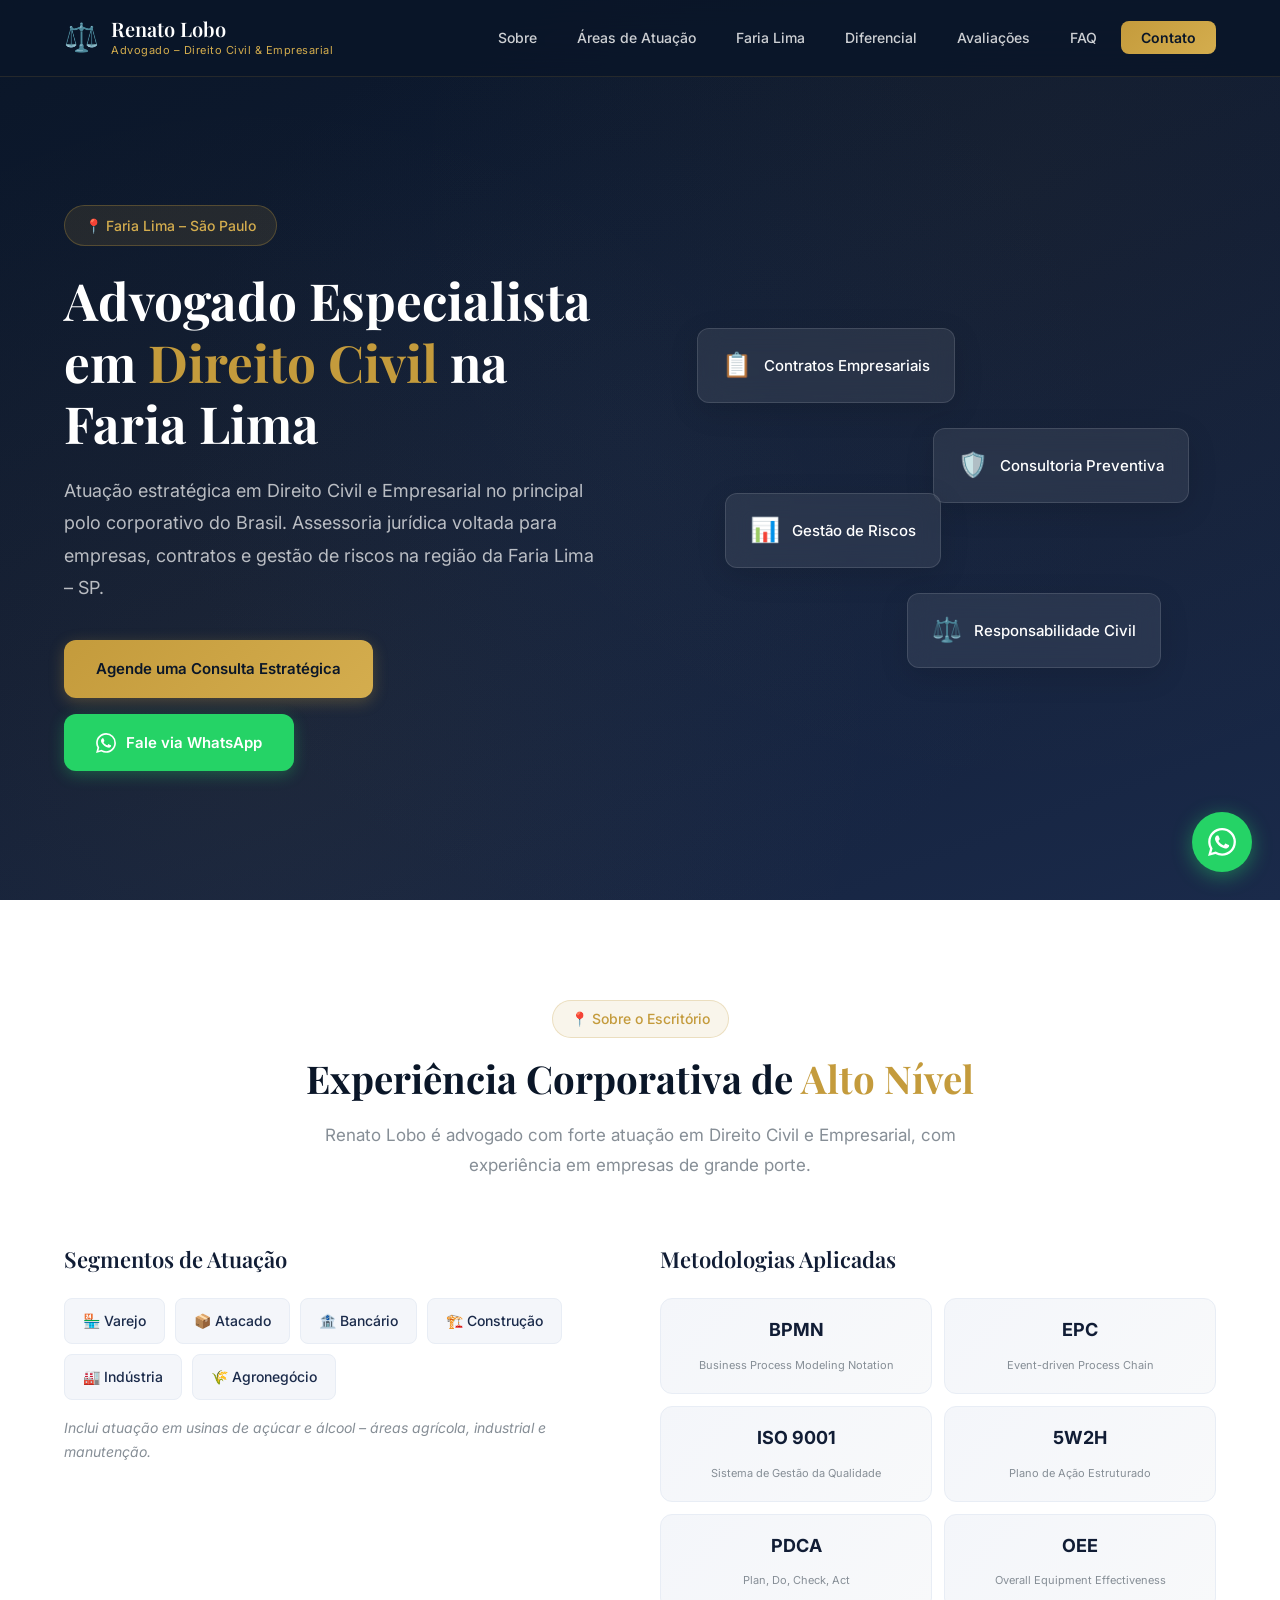
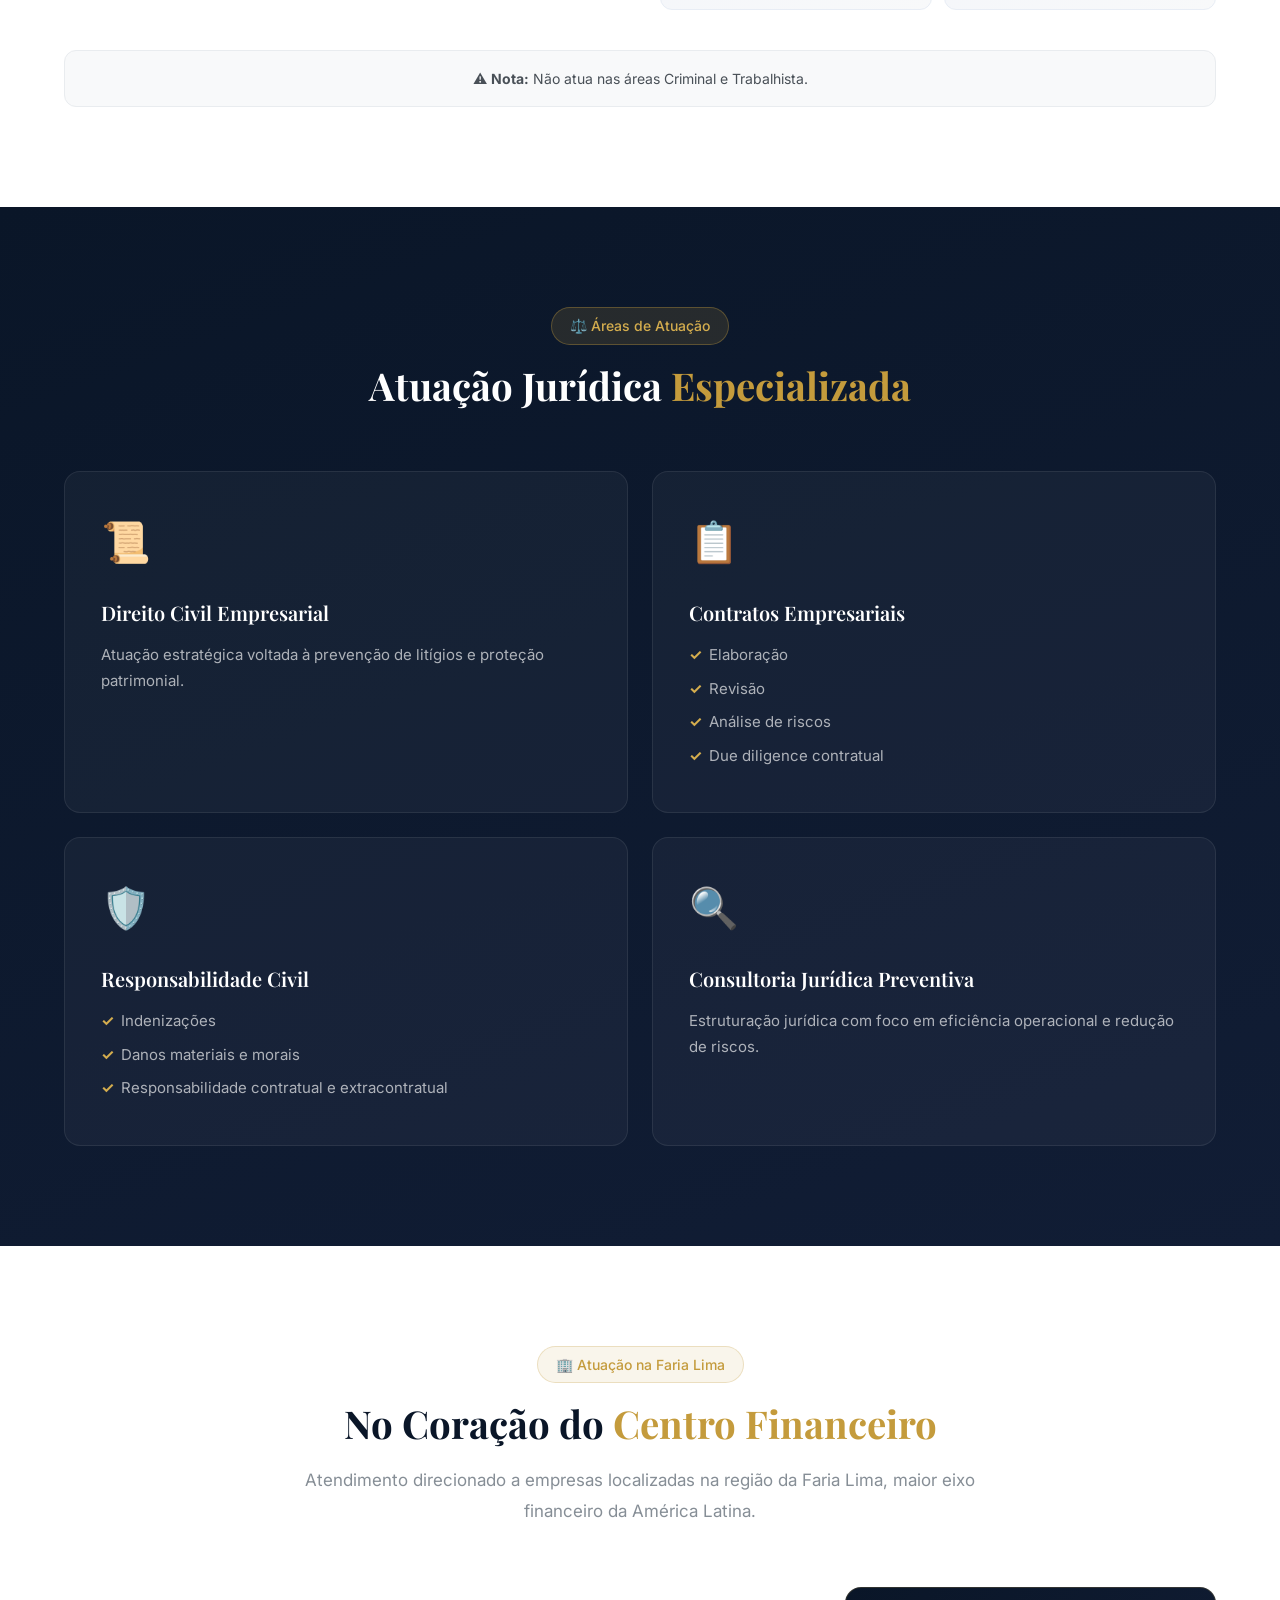
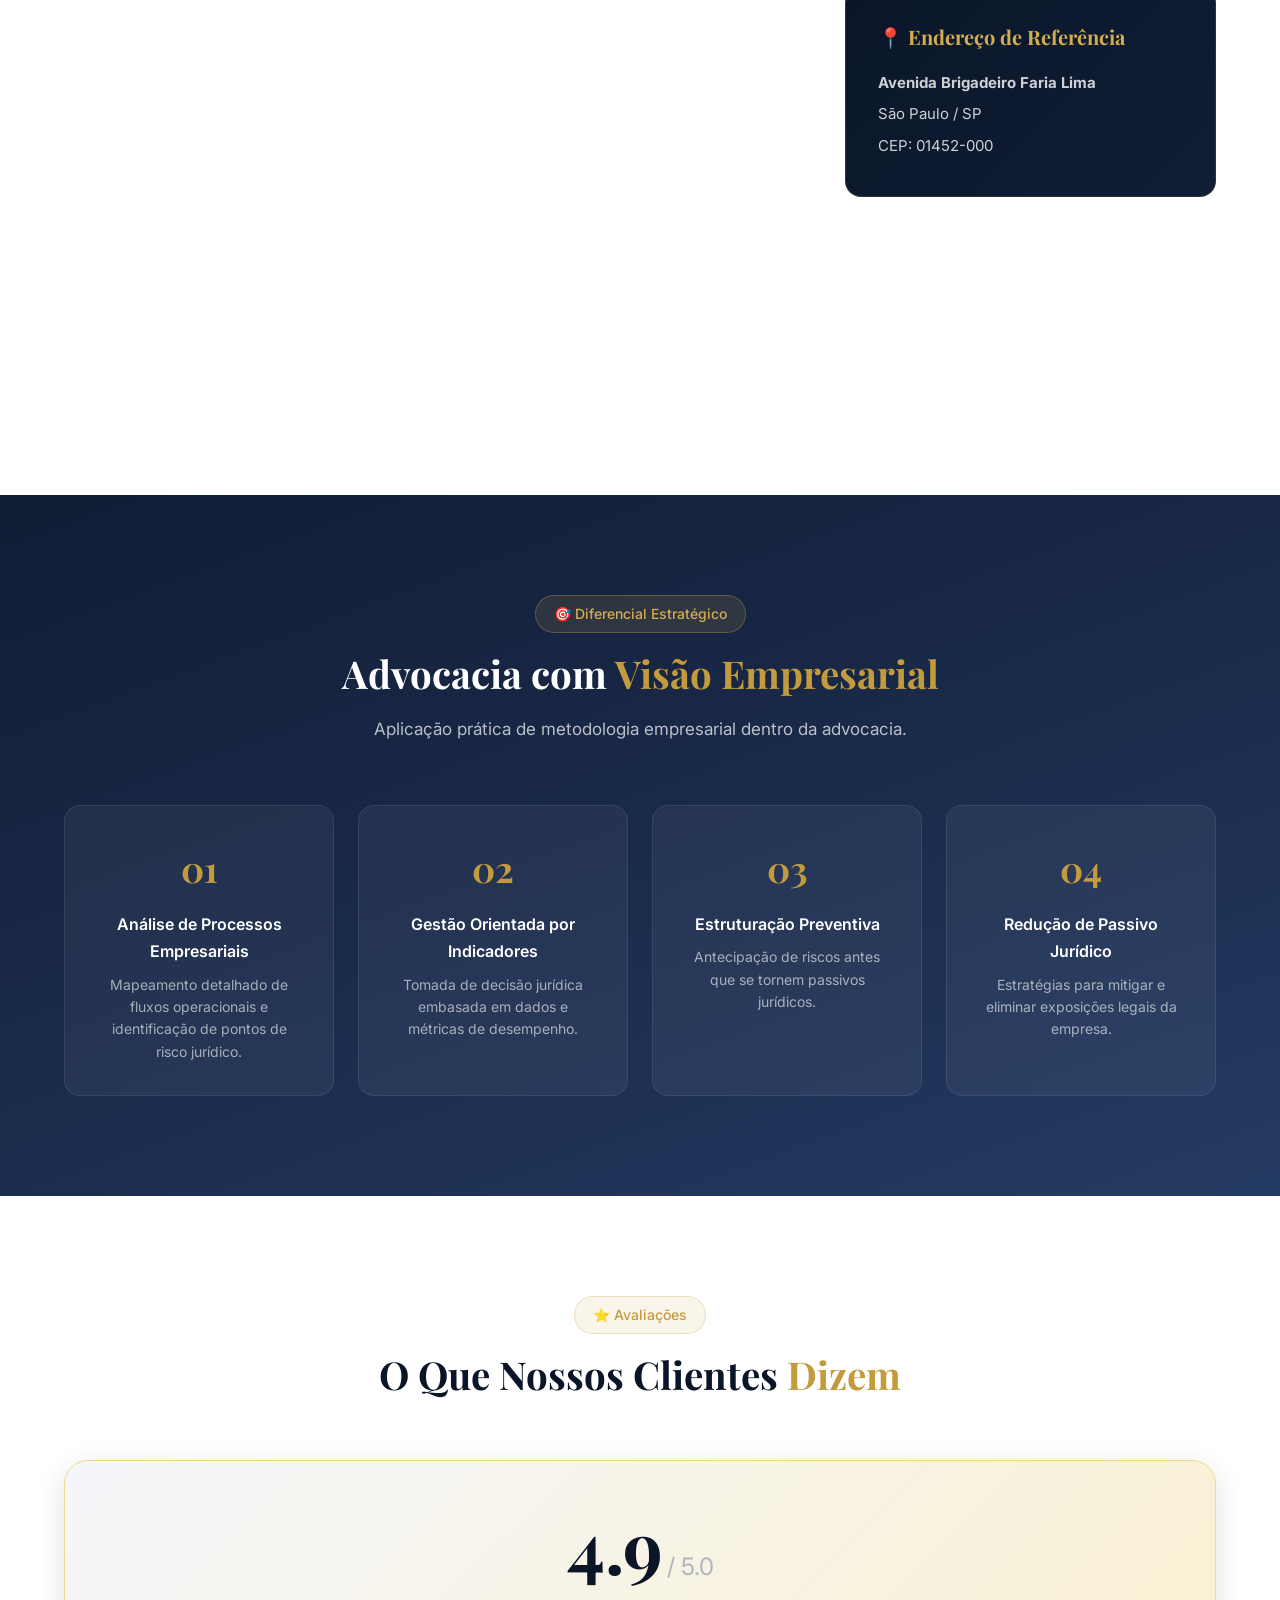
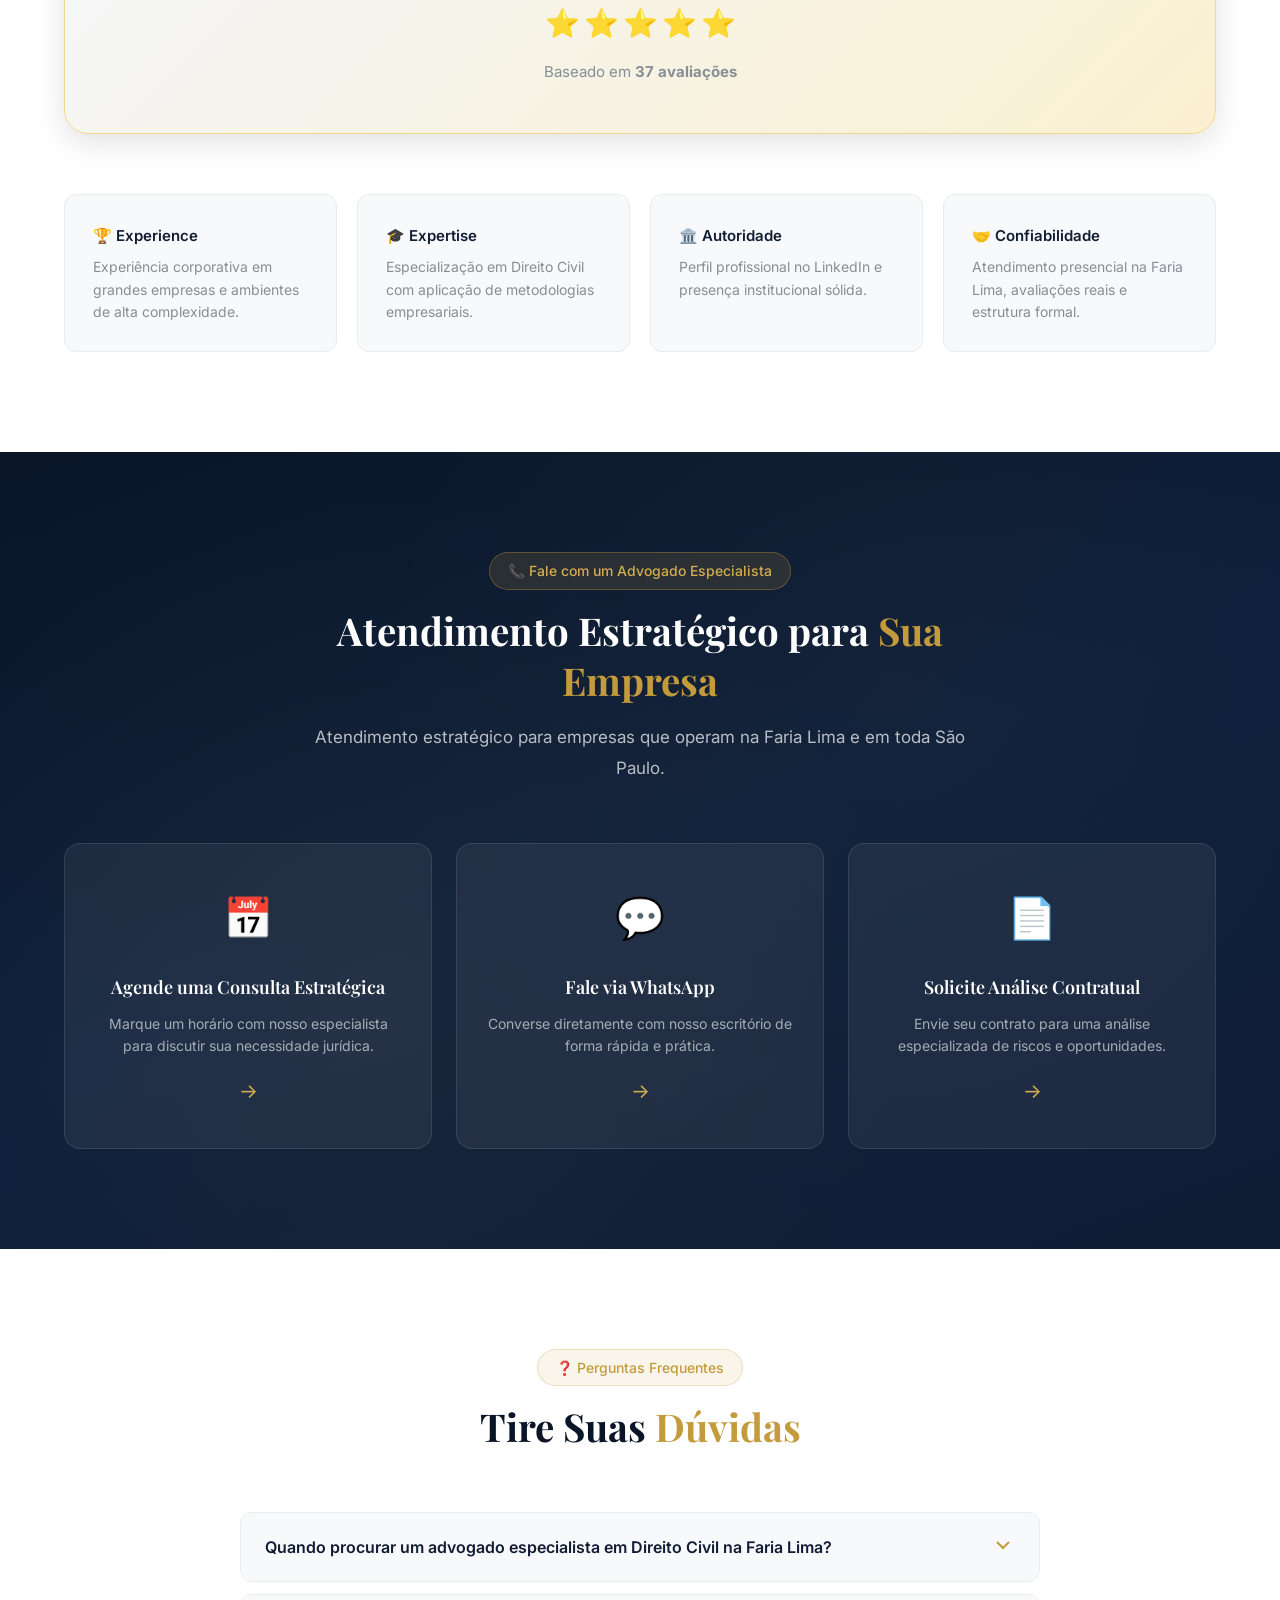
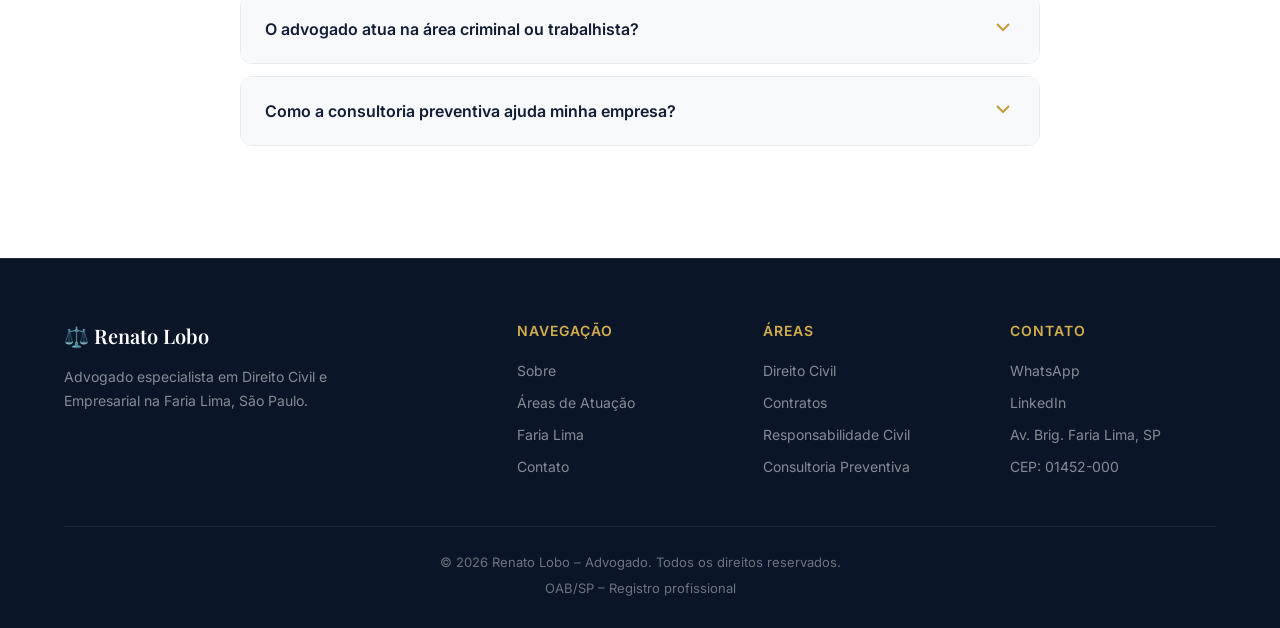
==== commit e9d5ac25: "Traduz termos para português: Advocacy→Advocacia, Authoritativeness→Autoridade, Trustworthiness→Conf" ====
--- a/index.html
+++ b/index.html
@@ -1,5 +1,6 @@
 <!DOCTYPE html>
 <html lang="pt-BR">
+
 <head>
   <meta charset="UTF-8">
   <meta name="viewport" content="width=device-width, initial-scale=1.0">
@@ -7,26 +8,32 @@
 
   <!-- SEO Meta Tags -->
   <title>Advogado Direito Civil Faria Lima – Renato Lobo | Especialista Empresarial SP</title>
-  <meta name="description" content="Advogado especialista em Direito Civil e Empresarial na Faria Lima, São Paulo. Contratos, consultoria preventiva, responsabilidade civil. Agende sua consulta.">
-  <meta name="keywords" content="advogado direito civil faria lima, advogado empresarial faria lima, consultoria jurídica empresarial são paulo, advogado contratos SP, advogado responsabilidade civil são paulo">
+  <meta name="description"
+    content="Advogado especialista em Direito Civil e Empresarial na Faria Lima, São Paulo. Contratos, consultoria preventiva, responsabilidade civil. Agende sua consulta.">
+  <meta name="keywords"
+    content="advogado direito civil faria lima, advogado empresarial faria lima, consultoria jurídica empresarial são paulo, advogado contratos SP, advogado responsabilidade civil são paulo">
   <meta name="author" content="Renato Lobo - Advogado">
   <meta name="robots" content="index, follow">
   <link rel="canonical" href="https://seudominio.com/advogado-direito-civil-faria-lima-sp">
 
   <!-- Open Graph -->
   <meta property="og:title" content="Advogado Direito Civil Faria Lima – Renato Lobo">
-  <meta property="og:description" content="Atuação estratégica em Direito Civil e Empresarial no principal polo corporativo do Brasil.">
+  <meta property="og:description"
+    content="Atuação estratégica em Direito Civil e Empresarial no principal polo corporativo do Brasil.">
   <meta property="og:type" content="website">
   <meta property="og:url" content="https://seudominio.com/advogado-direito-civil-faria-lima-sp">
   <meta property="og:locale" content="pt_BR">
 
   <!-- Google Tag Manager -->
   <script>
-    (function(w,d,s,l,i){w[l]=w[l]||[];w[l].push({'gtm.start':
-    new Date().getTime(),event:'gtm.js'});var f=d.getElementsByTagName(s)[0],
-    j=d.createElement(s),dl=l!='dataLayer'?'&l='+l:'';j.async=true;j.src=
-    'https://www.googletagmanager.com/gtm.js?id='+i+dl;f.parentNode.insertBefore(j,f);
-    })(window,document,'script','dataLayer','GTM-XXXXXXX');
+    (function (w, d, s, l, i) {
+      w[l] = w[l] || []; w[l].push({
+        'gtm.start':
+          new Date().getTime(), event: 'gtm.js'
+      }); var f = d.getElementsByTagName(s)[0],
+        j = d.createElement(s), dl = l != 'dataLayer' ? '&l=' + l : ''; j.async = true; j.src =
+          'https://www.googletagmanager.com/gtm.js?id=' + i + dl; f.parentNode.insertBefore(j, f);
+    })(window, document, 'script', 'dataLayer', 'GTM-XXXXXXX');
     <!-- SUBSTITUA GTM-XXXXXXX PELO SEU ID DO GOOGLE TAG MANAGER -->
   </script>
 
@@ -35,7 +42,7 @@
   <!-- SUBSTITUA G-XXXXXXXXXX PELO SEU ID DO GOOGLE ANALYTICS -->
   <script>
     window.dataLayer = window.dataLayer || [];
-    function gtag(){dataLayer.push(arguments);}
+    function gtag() { dataLayer.push(arguments); }
     gtag('js', new Date());
     gtag('config', 'G-XXXXXXXXXX');
   </script>
@@ -43,7 +50,9 @@
   <!-- Fonts -->
   <link rel="preconnect" href="https://fonts.googleapis.com">
   <link rel="preconnect" href="https://fonts.gstatic.com" crossorigin>
-  <link href="https://fonts.googleapis.com/css2?family=Inter:wght@300;400;500;600;700&family=Playfair+Display:wght@400;500;600;700&display=swap" rel="stylesheet">
+  <link
+    href="https://fonts.googleapis.com/css2?family=Inter:wght@300;400;500;600;700&family=Playfair+Display:wght@400;500;600;700&display=swap"
+    rel="stylesheet">
 
   <!-- Stylesheet -->
   <link rel="stylesheet" href="style.css">
@@ -84,12 +93,13 @@
   }
   </script>
 </head>
+
 <body>
 
   <!-- Google Tag Manager (noscript) -->
   <noscript>
-    <iframe src="https://www.googletagmanager.com/ns.html?id=GTM-XXXXXXX"
-    height="0" width="0" style="display:none;visibility:hidden"></iframe>
+    <iframe src="https://www.googletagmanager.com/ns.html?id=GTM-XXXXXXX" height="0" width="0"
+      style="display:none;visibility:hidden"></iframe>
   </noscript>
 
   <!-- ===== HEADER / NAV ===== -->
@@ -138,8 +148,12 @@
           <a href="#contato" class="btn btn--primary" data-cta="hero-agendar">
             Agende uma Consulta Estratégica
           </a>
-          <a href="https://wa.me/5511999999999?text=Ol%C3%A1%2C%20gostaria%20de%20agendar%20uma%20consulta." class="btn btn--whatsapp" target="_blank" rel="noopener" data-cta="hero-whatsapp">
-            <svg width="20" height="20" viewBox="0 0 24 24" fill="currentColor"><path d="M17.472 14.382c-.297-.149-1.758-.867-2.03-.967-.273-.099-.471-.148-.67.15-.197.297-.767.966-.94 1.164-.173.199-.347.223-.644.075-.297-.15-1.255-.463-2.39-1.475-.883-.788-1.48-1.761-1.653-2.059-.173-.297-.018-.458.13-.606.134-.133.298-.347.446-.52.149-.174.198-.298.298-.497.099-.198.05-.371-.025-.52-.075-.149-.669-1.612-.916-2.207-.242-.579-.487-.5-.669-.51-.173-.008-.371-.01-.57-.01-.198 0-.52.074-.792.372-.272.297-1.04 1.016-1.04 2.479 0 1.462 1.065 2.875 1.213 3.074.149.198 2.096 3.2 5.077 4.487.709.306 1.262.489 1.694.625.712.227 1.36.195 1.871.118.571-.085 1.758-.719 2.006-1.413.248-.694.248-1.289.173-1.413-.074-.124-.272-.198-.57-.347m-5.421 7.403h-.004a9.87 9.87 0 01-5.031-1.378l-.361-.214-3.741.982.998-3.648-.235-.374a9.86 9.86 0 01-1.51-5.26c.001-5.45 4.436-9.884 9.888-9.884 2.64 0 5.122 1.03 6.988 2.898a9.825 9.825 0 012.893 6.994c-.003 5.45-4.437 9.884-9.885 9.884m8.413-18.297A11.815 11.815 0 0012.05 0C5.495 0 .16 5.335.157 11.892c0 2.096.547 4.142 1.588 5.945L.057 24l6.305-1.654a11.882 11.882 0 005.683 1.448h.005c6.554 0 11.89-5.335 11.893-11.893a11.821 11.821 0 00-3.48-8.413z"/></svg>
+          <a href="https://wa.me/5511999999999?text=Ol%C3%A1%2C%20gostaria%20de%20agendar%20uma%20consulta."
+            class="btn btn--whatsapp" target="_blank" rel="noopener" data-cta="hero-whatsapp">
+            <svg width="20" height="20" viewBox="0 0 24 24" fill="currentColor">
+              <path
+                d="M17.472 14.382c-.297-.149-1.758-.867-2.03-.967-.273-.099-.471-.148-.67.15-.197.297-.767.966-.94 1.164-.173.199-.347.223-.644.075-.297-.15-1.255-.463-2.39-1.475-.883-.788-1.48-1.761-1.653-2.059-.173-.297-.018-.458.13-.606.134-.133.298-.347.446-.52.149-.174.198-.298.298-.497.099-.198.05-.371-.025-.52-.075-.149-.669-1.612-.916-2.207-.242-.579-.487-.5-.669-.51-.173-.008-.371-.01-.57-.01-.198 0-.52.074-.792.372-.272.297-1.04 1.016-1.04 2.479 0 1.462 1.065 2.875 1.213 3.074.149.198 2.096 3.2 5.077 4.487.709.306 1.262.489 1.694.625.712.227 1.36.195 1.871.118.571-.085 1.758-.719 2.006-1.413.248-.694.248-1.289.173-1.413-.074-.124-.272-.198-.57-.347m-5.421 7.403h-.004a9.87 9.87 0 01-5.031-1.378l-.361-.214-3.741.982.998-3.648-.235-.374a9.86 9.86 0 01-1.51-5.26c.001-5.45 4.436-9.884 9.888-9.884 2.64 0 5.122 1.03 6.988 2.898a9.825 9.825 0 012.893 6.994c-.003 5.45-4.437 9.884-9.885 9.884m8.413-18.297A11.815 11.815 0 0012.05 0C5.495 0 .16 5.335.157 11.892c0 2.096.547 4.142 1.588 5.945L.057 24l6.305-1.654a11.882 11.882 0 005.683 1.448h.005c6.554 0 11.89-5.335 11.893-11.893a11.821 11.821 0 00-3.48-8.413z" />
+            </svg>
             Fale via WhatsApp
           </a>
         </div>
@@ -174,7 +188,8 @@
         <span class="section__badge">📍 Sobre o Escritório</span>
         <h2 class="section__title">Experiência Corporativa de <span class="text-gold">Alto Nível</span></h2>
         <p class="section__desc">
-          Renato Lobo é advogado com forte atuação em Direito Civil e Empresarial, com experiência em empresas de grande porte.
+          Renato Lobo é advogado com forte atuação em Direito Civil e Empresarial, com experiência em empresas de grande
+          porte.
         </p>
       </div>
 
@@ -236,7 +251,8 @@
     <div class="container">
       <div class="section__header reveal">
         <span class="section__badge section__badge--light">⚖️ Áreas de Atuação</span>
-        <h2 class="section__title section__title--light">Atuação Jurídica <span class="text-gold">Especializada</span></h2>
+        <h2 class="section__title section__title--light">Atuação Jurídica <span class="text-gold">Especializada</span>
+        </h2>
       </div>
 
       <div class="areas__grid">
@@ -287,7 +303,8 @@
         <span class="section__badge">🏢 Atuação na Faria Lima</span>
         <h2 class="section__title">No Coração do <span class="text-gold">Centro Financeiro</span></h2>
         <p class="section__desc">
-          Atendimento direcionado a empresas localizadas na região da Faria Lima, maior eixo financeiro da América Latina.
+          Atendimento direcionado a empresas localizadas na região da Faria Lima, maior eixo financeiro da América
+          Latina.
         </p>
       </div>
 
@@ -317,7 +334,8 @@
     <div class="container">
       <div class="section__header reveal">
         <span class="section__badge section__badge--light">🎯 Diferencial Estratégico</span>
-        <h2 class="section__title section__title--light">Advocacy com <span class="text-gold">Visão Empresarial</span></h2>
+        <h2 class="section__title section__title--light">Advocacia com <span class="text-gold">Visão Empresarial</span>
+        </h2>
         <p class="section__desc section__desc--light">
           Aplicação prática de metodologia empresarial dentro da advocacia.
         </p>
@@ -327,7 +345,8 @@
         <div class="diferencial-card reveal">
           <div class="diferencial-card__number">01</div>
           <h3 class="diferencial-card__title">Análise de Processos Empresariais</h3>
-          <p class="diferencial-card__desc">Mapeamento detalhado de fluxos operacionais e identificação de pontos de risco jurídico.</p>
+          <p class="diferencial-card__desc">Mapeamento detalhado de fluxos operacionais e identificação de pontos de
+            risco jurídico.</p>
         </div>
         <div class="diferencial-card reveal">
           <div class="diferencial-card__number">02</div>
@@ -378,11 +397,11 @@
           <p>Especialização em Direito Civil com aplicação de metodologias empresariais.</p>
         </div>
         <div class="eeat-card reveal">
-          <h4 class="eeat-card__title">🏛️ Authoritativeness</h4>
+          <h4 class="eeat-card__title">🏛️ Autoridade</h4>
           <p>Perfil profissional no LinkedIn e presença institucional sólida.</p>
         </div>
         <div class="eeat-card reveal">
-          <h4 class="eeat-card__title">🤝 Trustworthiness</h4>
+          <h4 class="eeat-card__title">🤝 Confiabilidade</h4>
           <p>Atendimento presencial na Faria Lima, avaliações reais e estrutura formal.</p>
         </div>
       </div>
@@ -394,7 +413,8 @@
     <div class="container">
       <div class="section__header reveal">
         <span class="section__badge section__badge--light">📞 Fale com um Advogado Especialista</span>
-        <h2 class="section__title section__title--light">Atendimento Estratégico para <span class="text-gold">Sua Empresa</span></h2>
+        <h2 class="section__title section__title--light">Atendimento Estratégico para <span class="text-gold">Sua
+            Empresa</span></h2>
         <p class="section__desc section__desc--light">
           Atendimento estratégico para empresas que operam na Faria Lima e em toda São Paulo.
         </p>
@@ -404,11 +424,13 @@
         <a href="#contato" class="contato-card" data-cta="agendar-consulta">
           <div class="contato-card__icon">📅</div>
           <h3 class="contato-card__title">Agende uma Consulta Estratégica</h3>
-          <p class="contato-card__desc">Marque um horário com nosso especialista para discutir sua necessidade jurídica.</p>
+          <p class="contato-card__desc">Marque um horário com nosso especialista para discutir sua necessidade jurídica.
+          </p>
           <span class="contato-card__arrow">→</span>
         </a>
 
-        <a href="https://wa.me/5511999999999?text=Ol%C3%A1%2C%20gostaria%20de%20agendar%20uma%20consulta." class="contato-card contato-card--whatsapp" target="_blank" rel="noopener" data-cta="contato-whatsapp">
+        <a href="https://wa.me/5511999999999?text=Ol%C3%A1%2C%20gostaria%20de%20agendar%20uma%20consulta."
+          class="contato-card contato-card--whatsapp" target="_blank" rel="noopener" data-cta="contato-whatsapp">
           <div class="contato-card__icon">💬</div>
           <h3 class="contato-card__title">Fale via WhatsApp</h3>
           <p class="contato-card__desc">Converse diretamente com nosso escritório de forma rápida e prática.</p>
@@ -438,11 +460,14 @@
           <button class="faq-item__question" aria-expanded="false">
             <span>Quando procurar um advogado especialista em Direito Civil na Faria Lima?</span>
             <span class="faq-item__chevron">
-              <svg width="24" height="24" viewBox="0 0 24 24" fill="none" stroke="currentColor" stroke-width="2"><polyline points="6,9 12,15 18,9"></polyline></svg>
+              <svg width="24" height="24" viewBox="0 0 24 24" fill="none" stroke="currentColor" stroke-width="2">
+                <polyline points="6,9 12,15 18,9"></polyline>
+              </svg>
             </span>
           </button>
           <div class="faq-item__answer">
-            <p>Sempre que houver conflitos contratuais, necessidade de indenização ou estruturação jurídica preventiva empresarial.</p>
+            <p>Sempre que houver conflitos contratuais, necessidade de indenização ou estruturação jurídica preventiva
+              empresarial.</p>
           </div>
         </div>
 
@@ -450,7 +475,9 @@
           <button class="faq-item__question" aria-expanded="false">
             <span>O advogado atua na área criminal ou trabalhista?</span>
             <span class="faq-item__chevron">
-              <svg width="24" height="24" viewBox="0 0 24 24" fill="none" stroke="currentColor" stroke-width="2"><polyline points="6,9 12,15 18,9"></polyline></svg>
+              <svg width="24" height="24" viewBox="0 0 24 24" fill="none" stroke="currentColor" stroke-width="2">
+                <polyline points="6,9 12,15 18,9"></polyline>
+              </svg>
             </span>
           </button>
           <div class="faq-item__answer">
@@ -462,7 +489,9 @@
           <button class="faq-item__question" aria-expanded="false">
             <span>Como a consultoria preventiva ajuda minha empresa?</span>
             <span class="faq-item__chevron">
-              <svg width="24" height="24" viewBox="0 0 24 24" fill="none" stroke="currentColor" stroke-width="2"><polyline points="6,9 12,15 18,9"></polyline></svg>
+              <svg width="24" height="24" viewBox="0 0 24 24" fill="none" stroke="currentColor" stroke-width="2">
+                <polyline points="6,9 12,15 18,9"></polyline>
+              </svg>
             </span>
           </button>
           <div class="faq-item__answer">
@@ -551,10 +580,15 @@
   </footer>
 
   <!-- WhatsApp Floating Button -->
-  <a href="https://wa.me/5511999999999?text=Ol%C3%A1%2C%20gostaria%20de%20agendar%20uma%20consulta." class="whatsapp-float" target="_blank" rel="noopener" aria-label="Fale via WhatsApp" data-cta="float-whatsapp">
-    <svg width="28" height="28" viewBox="0 0 24 24" fill="currentColor"><path d="M17.472 14.382c-.297-.149-1.758-.867-2.03-.967-.273-.099-.471-.148-.67.15-.197.297-.767.966-.94 1.164-.173.199-.347.223-.644.075-.297-.15-1.255-.463-2.39-1.475-.883-.788-1.48-1.761-1.653-2.059-.173-.297-.018-.458.13-.606.134-.133.298-.347.446-.52.149-.174.198-.298.298-.497.099-.198.05-.371-.025-.52-.075-.149-.669-1.612-.916-2.207-.242-.579-.487-.5-.669-.51-.173-.008-.371-.01-.57-.01-.198 0-.52.074-.792.372-.272.297-1.04 1.016-1.04 2.479 0 1.462 1.065 2.875 1.213 3.074.149.198 2.096 3.2 5.077 4.487.709.306 1.262.489 1.694.625.712.227 1.36.195 1.871.118.571-.085 1.758-.719 2.006-1.413.248-.694.248-1.289.173-1.413-.074-.124-.272-.198-.57-.347m-5.421 7.403h-.004a9.87 9.87 0 01-5.031-1.378l-.361-.214-3.741.982.998-3.648-.235-.374a9.86 9.86 0 01-1.51-5.26c.001-5.45 4.436-9.884 9.888-9.884 2.64 0 5.122 1.03 6.988 2.898a9.825 9.825 0 012.893 6.994c-.003 5.45-4.437 9.884-9.885 9.884m8.413-18.297A11.815 11.815 0 0012.05 0C5.495 0 .16 5.335.157 11.892c0 2.096.547 4.142 1.588 5.945L.057 24l6.305-1.654a11.882 11.882 0 005.683 1.448h.005c6.554 0 11.89-5.335 11.893-11.893a11.821 11.821 0 00-3.48-8.413z"/></svg>
+  <a href="https://wa.me/5511999999999?text=Ol%C3%A1%2C%20gostaria%20de%20agendar%20uma%20consulta."
+    class="whatsapp-float" target="_blank" rel="noopener" aria-label="Fale via WhatsApp" data-cta="float-whatsapp">
+    <svg width="28" height="28" viewBox="0 0 24 24" fill="currentColor">
+      <path
+        d="M17.472 14.382c-.297-.149-1.758-.867-2.03-.967-.273-.099-.471-.148-.67.15-.197.297-.767.966-.94 1.164-.173.199-.347.223-.644.075-.297-.15-1.255-.463-2.39-1.475-.883-.788-1.48-1.761-1.653-2.059-.173-.297-.018-.458.13-.606.134-.133.298-.347.446-.52.149-.174.198-.298.298-.497.099-.198.05-.371-.025-.52-.075-.149-.669-1.612-.916-2.207-.242-.579-.487-.5-.669-.51-.173-.008-.371-.01-.57-.01-.198 0-.52.074-.792.372-.272.297-1.04 1.016-1.04 2.479 0 1.462 1.065 2.875 1.213 3.074.149.198 2.096 3.2 5.077 4.487.709.306 1.262.489 1.694.625.712.227 1.36.195 1.871.118.571-.085 1.758-.719 2.006-1.413.248-.694.248-1.289.173-1.413-.074-.124-.272-.198-.57-.347m-5.421 7.403h-.004a9.87 9.87 0 01-5.031-1.378l-.361-.214-3.741.982.998-3.648-.235-.374a9.86 9.86 0 01-1.51-5.26c.001-5.45 4.436-9.884 9.888-9.884 2.64 0 5.122 1.03 6.988 2.898a9.825 9.825 0 012.893 6.994c-.003 5.45-4.437 9.884-9.885 9.884m8.413-18.297A11.815 11.815 0 0012.05 0C5.495 0 .16 5.335.157 11.892c0 2.096.547 4.142 1.588 5.945L.057 24l6.305-1.654a11.882 11.882 0 005.683 1.448h.005c6.554 0 11.89-5.335 11.893-11.893a11.821 11.821 0 00-3.48-8.413z" />
+    </svg>
   </a>
 
   <script src="script.js"></script>
 </body>
-</html>
+
+</html>
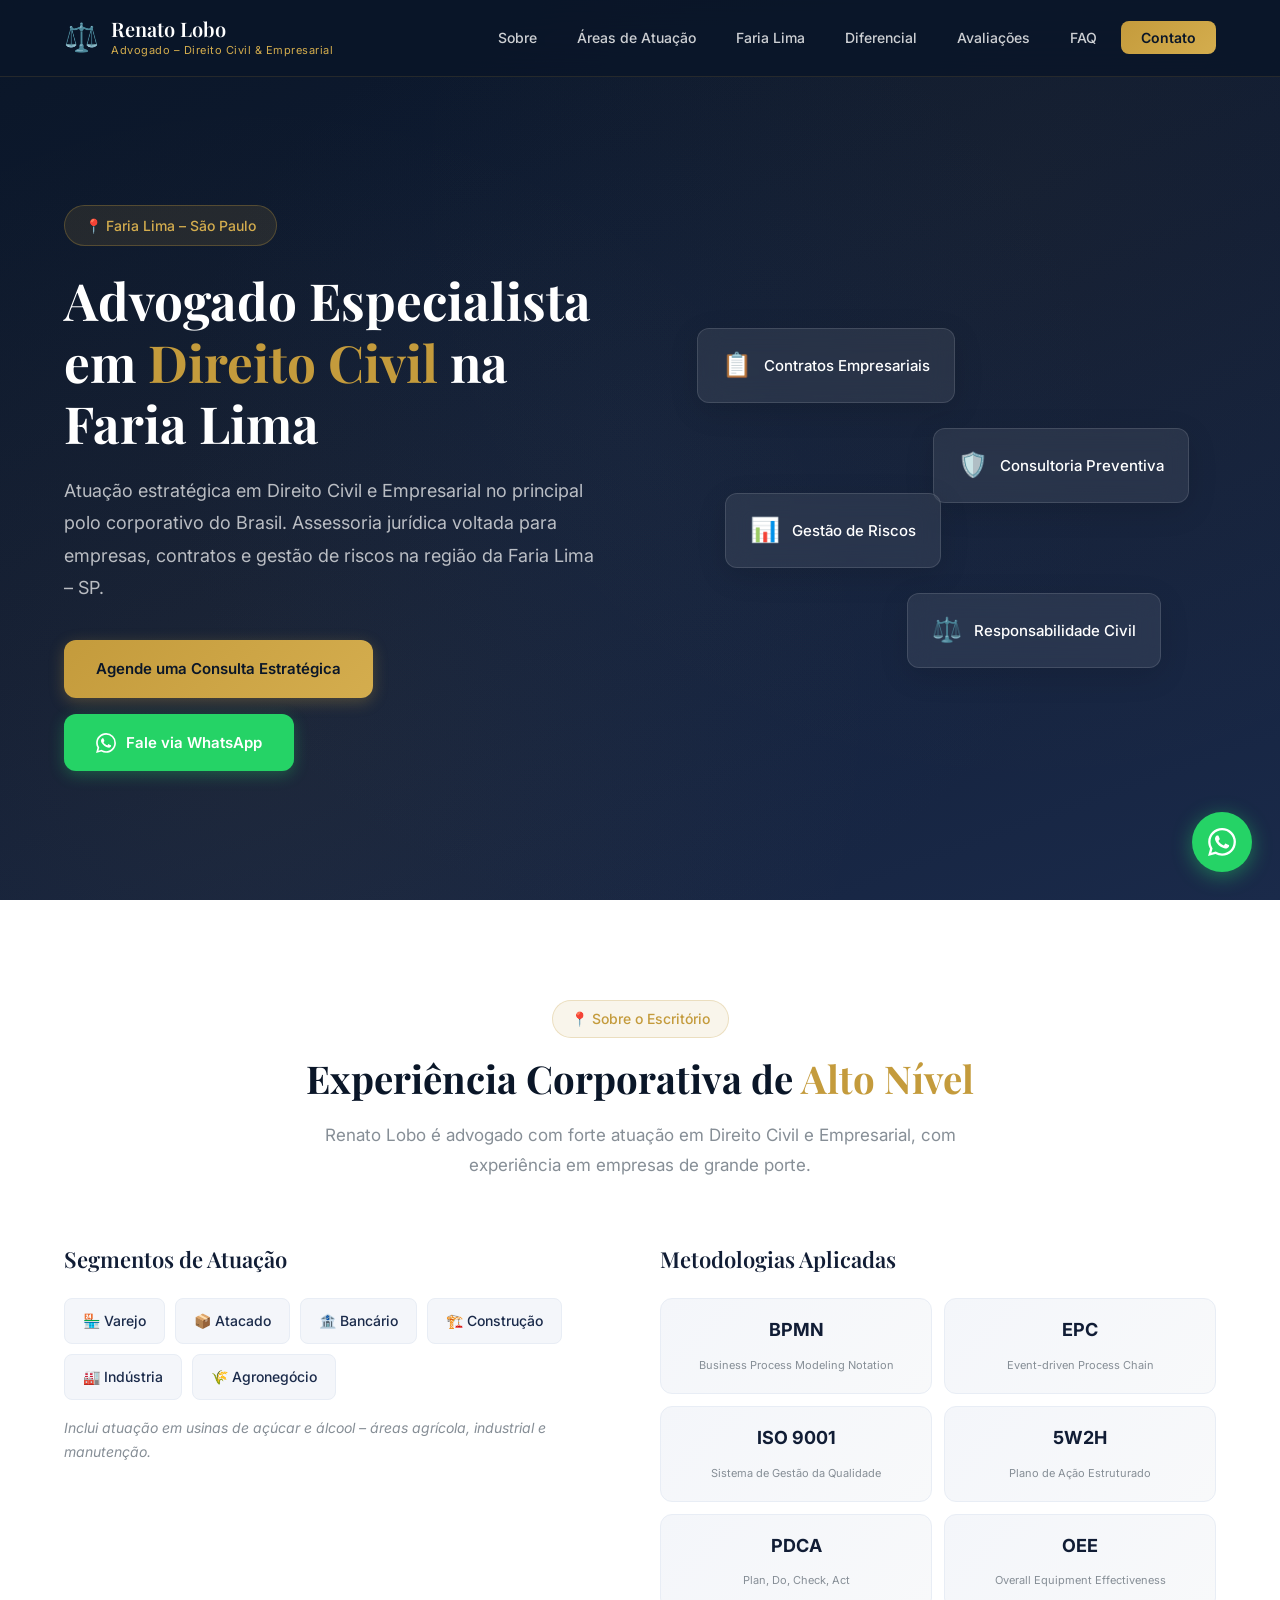
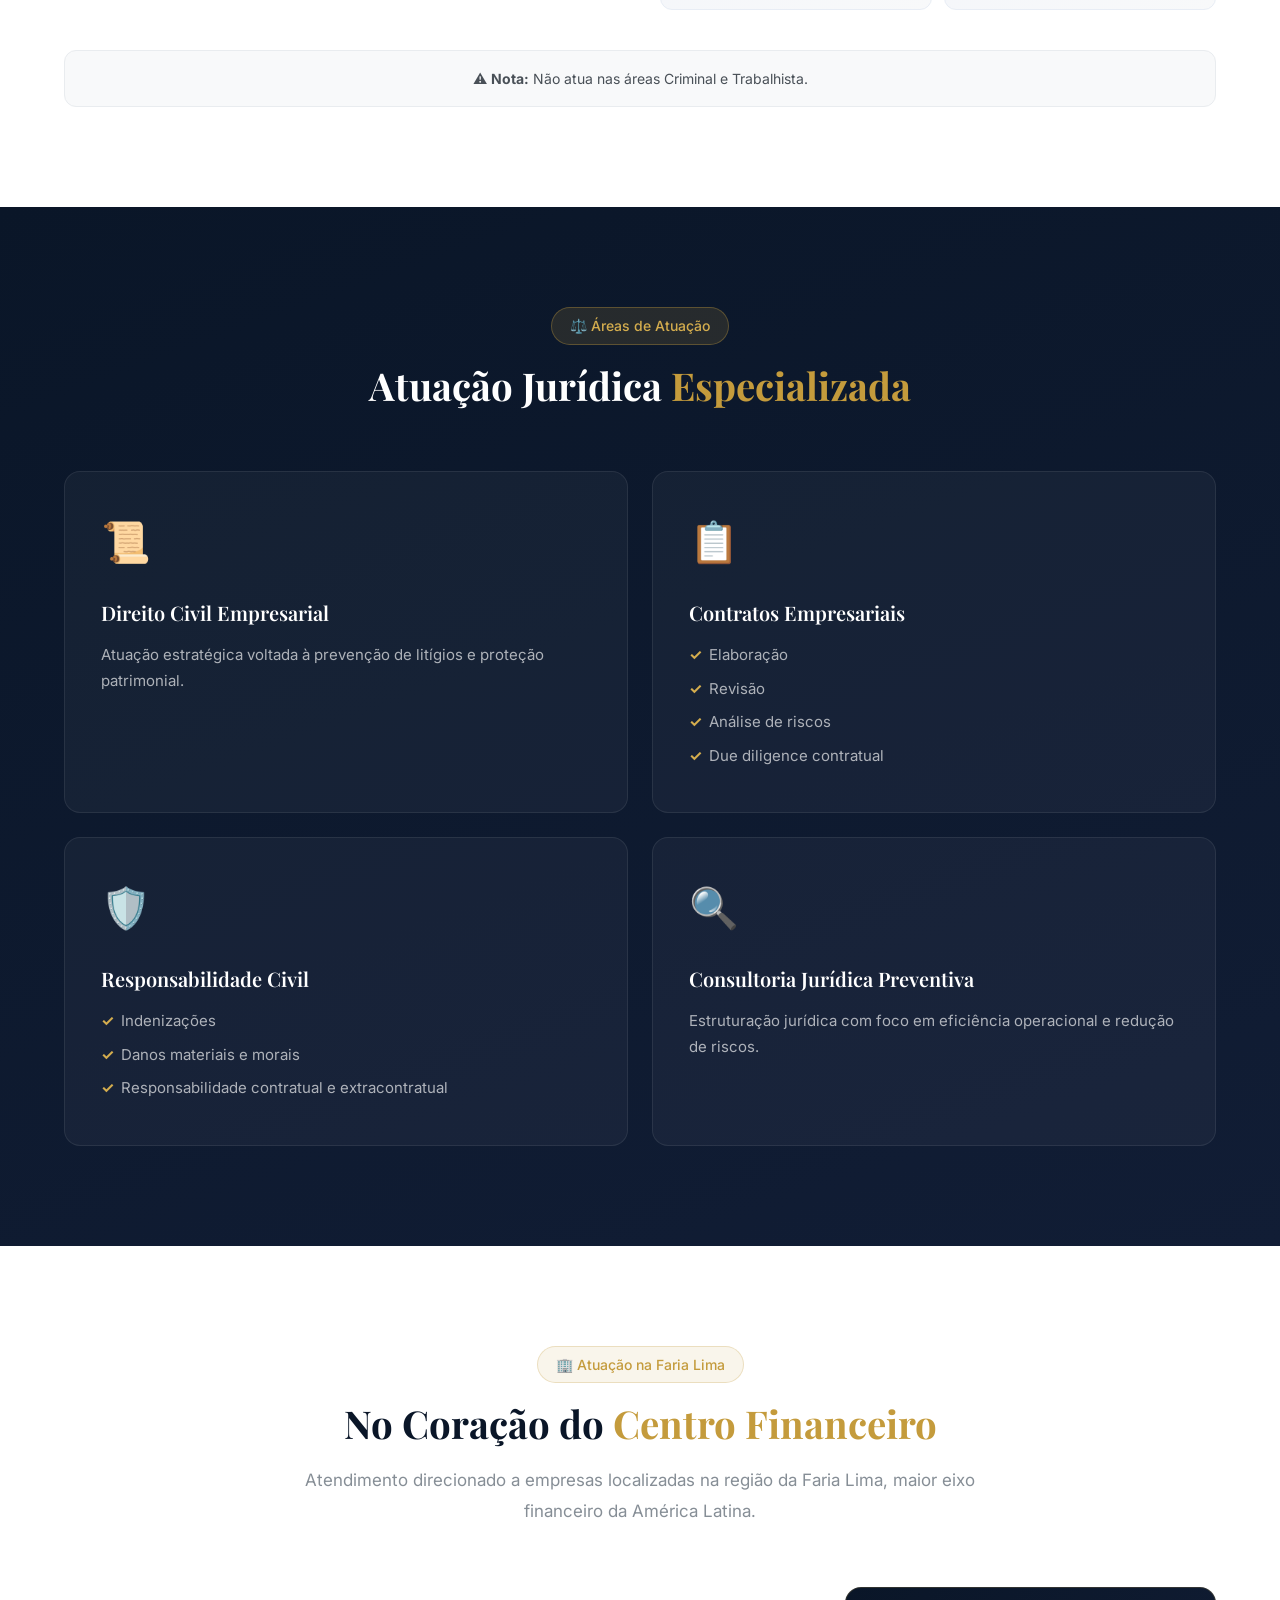
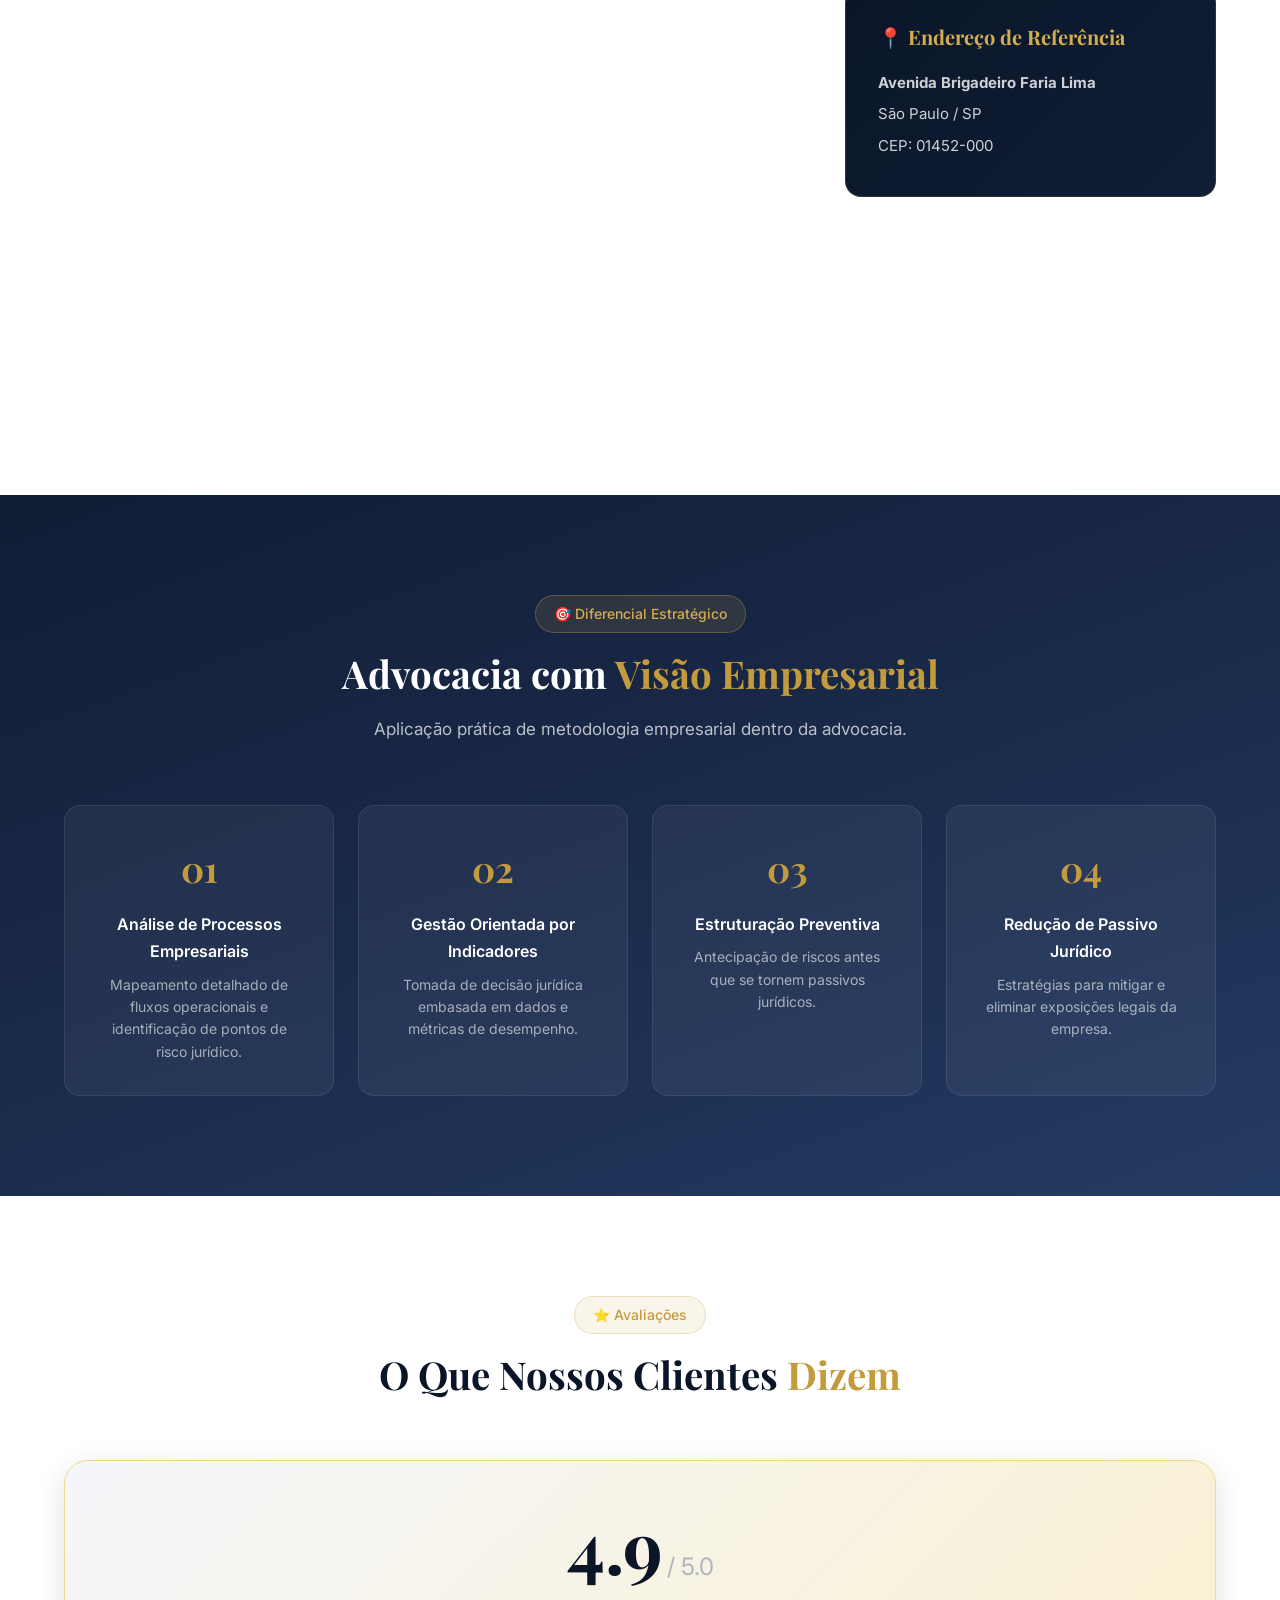
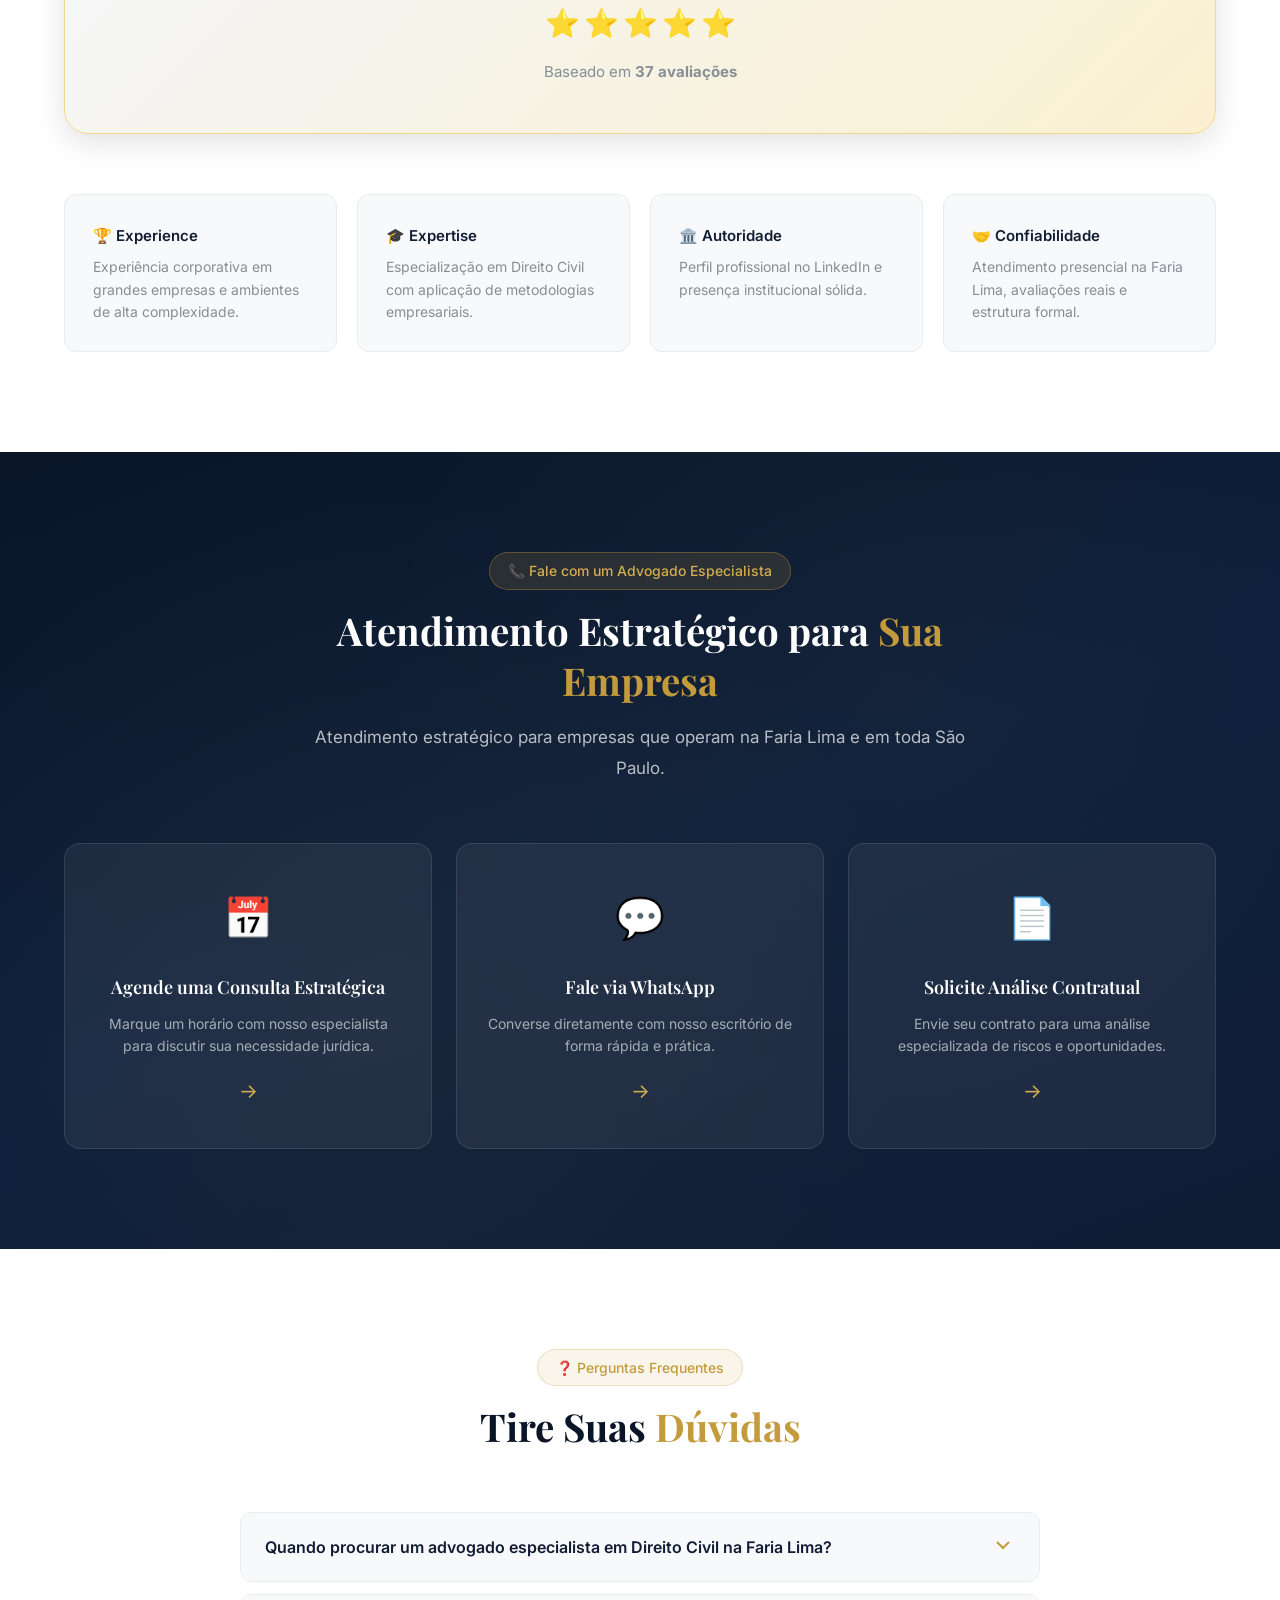
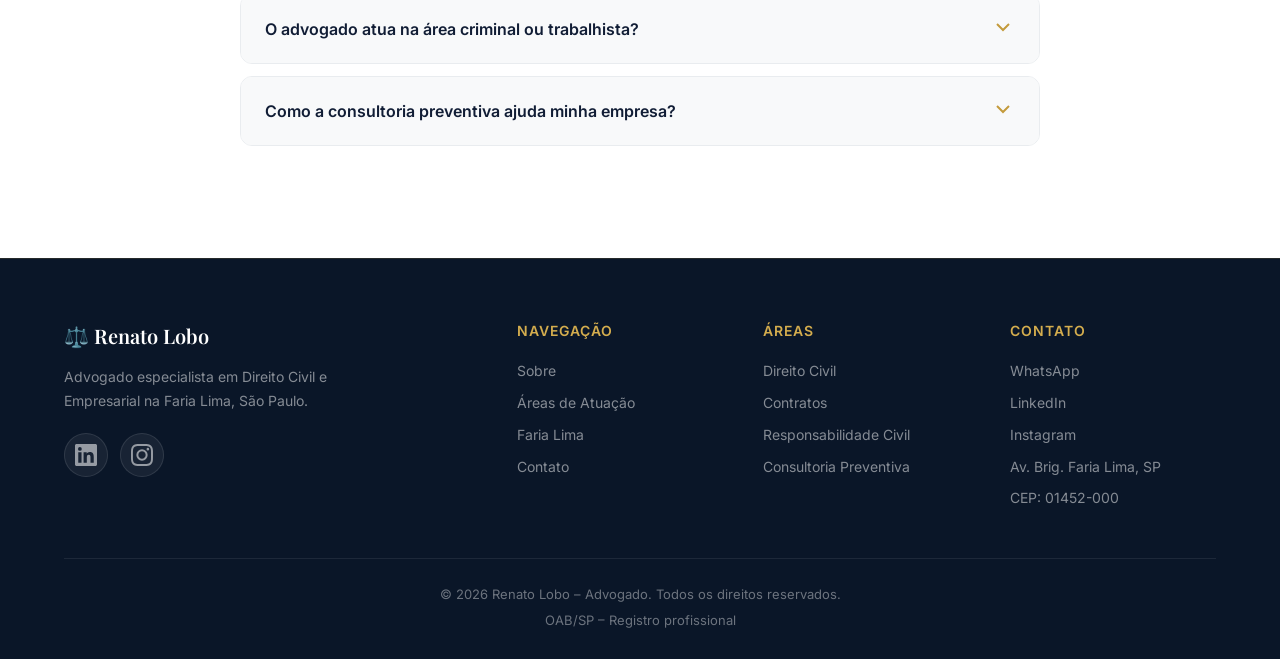
==== commit 44582c5e: "Adiciona ícones de redes sociais (LinkedIn e Instagram) ao footer" ====
--- a/index.html
+++ b/index.html
@@ -65,7 +65,7 @@
     "name": "Renato Lobo – Advogado Direito Civil e Empresarial",
     "description": "Advogado especialista em Direito Civil e Empresarial na Faria Lima, São Paulo.",
     "url": "https://seudominio.com/advogado-direito-civil-faria-lima-sp",
-    "telephone": "+5511999999999",
+    "telephone": "+5511975880130",
     "address": {
       "@type": "PostalAddress",
       "streetAddress": "Avenida Brigadeiro Faria Lima",
@@ -145,10 +145,10 @@
           Assessoria jurídica voltada para empresas, contratos e gestão de riscos na região da Faria Lima – SP.
         </p>
         <div class="hero__ctas">
-          <a href="#contato" class="btn btn--primary" data-cta="hero-agendar">
+          <a href="javascript:void(0)" class="btn btn--primary" data-cta="hero-agendar" onclick="openCalModal()">
             Agende uma Consulta Estratégica
           </a>
-          <a href="https://wa.me/5511999999999?text=Ol%C3%A1%2C%20gostaria%20de%20agendar%20uma%20consulta."
+          <a href="https://wa.me/5511975880130?text=Ol%C3%A1%2C%20gostaria%20de%20agendar%20uma%20consulta."
             class="btn btn--whatsapp" target="_blank" rel="noopener" data-cta="hero-whatsapp">
             <svg width="20" height="20" viewBox="0 0 24 24" fill="currentColor">
               <path
@@ -421,7 +421,7 @@
       </div>
 
       <div class="contato__grid reveal">
-        <a href="#contato" class="contato-card" data-cta="agendar-consulta">
+        <a href="javascript:void(0)" class="contato-card" data-cta="agendar-consulta" onclick="openCalModal()">
           <div class="contato-card__icon">📅</div>
           <h3 class="contato-card__title">Agende uma Consulta Estratégica</h3>
           <p class="contato-card__desc">Marque um horário com nosso especialista para discutir sua necessidade jurídica.
@@ -429,7 +429,7 @@
           <span class="contato-card__arrow">→</span>
         </a>
 
-        <a href="https://wa.me/5511999999999?text=Ol%C3%A1%2C%20gostaria%20de%20agendar%20uma%20consulta."
+        <a href="https://wa.me/5511975880130?text=Ol%C3%A1%2C%20gostaria%20de%20agendar%20uma%20consulta."
           class="contato-card contato-card--whatsapp" target="_blank" rel="noopener" data-cta="contato-whatsapp">
           <div class="contato-card__icon">💬</div>
           <h3 class="contato-card__title">Fale via WhatsApp</h3>
@@ -543,6 +543,22 @@
         <div class="footer__brand">
           <span class="footer__logo">⚖️ Renato Lobo</span>
           <p class="footer__desc">Advogado especialista em Direito Civil e Empresarial na Faria Lima, São Paulo.</p>
+          <div class="footer__social">
+            <a href="https://www.linkedin.com/in/renato-lobo-57615828/" target="_blank" rel="noopener"
+              aria-label="LinkedIn" class="footer__social-link footer__social-link--linkedin">
+              <svg width="22" height="22" viewBox="0 0 24 24" fill="currentColor">
+                <path
+                  d="M20.447 20.452h-3.554v-5.569c0-1.328-.027-3.037-1.852-3.037-1.853 0-2.136 1.445-2.136 2.939v5.667H9.351V9h3.414v1.561h.046c.477-.9 1.637-1.85 3.37-1.85 3.601 0 4.267 2.37 4.267 5.455v6.286zM5.337 7.433a2.062 2.062 0 01-2.063-2.065 2.064 2.064 0 112.063 2.065zm1.782 13.019H3.555V9h3.564v11.452zM22.225 0H1.771C.792 0 0 .774 0 1.729v20.542C0 23.227.792 24 1.771 24h20.451C23.2 24 24 23.227 24 22.271V1.729C24 .774 23.2 0 22.222 0h.003z" />
+              </svg>
+            </a>
+            <a href="https://www.instagram.com/renatoloboxx/" target="_blank" rel="noopener" aria-label="Instagram"
+              class="footer__social-link footer__social-link--instagram">
+              <svg width="22" height="22" viewBox="0 0 24 24" fill="currentColor">
+                <path
+                  d="M12 0C8.74 0 8.333.015 7.053.072 5.775.132 4.905.333 4.14.63c-.789.306-1.459.717-2.126 1.384S.935 3.35.63 4.14C.333 4.905.131 5.775.072 7.053.012 8.333 0 8.74 0 12s.015 3.667.072 4.947c.06 1.277.261 2.148.558 2.913.306.788.717 1.459 1.384 2.126.667.666 1.336 1.079 2.126 1.384.766.296 1.636.499 2.913.558C8.333 23.988 8.74 24 12 24s3.667-.015 4.947-.072c1.277-.06 2.148-.262 2.913-.558.788-.306 1.459-.718 2.126-1.384.666-.667 1.079-1.335 1.384-2.126.296-.765.499-1.636.558-2.913.06-1.28.072-1.687.072-4.947s-.015-3.667-.072-4.947c-.06-1.277-.262-2.149-.558-2.913-.306-.789-.718-1.459-1.384-2.126C21.319 1.347 20.651.935 19.86.63c-.765-.297-1.636-.499-2.913-.558C15.667.012 15.26 0 12 0zm0 2.16c3.203 0 3.585.016 4.85.071 1.17.055 1.805.249 2.227.415.562.217.96.477 1.382.896.419.42.679.819.896 1.381.164.422.36 1.057.413 2.227.057 1.266.07 1.646.07 4.85s-.015 3.585-.074 4.85c-.061 1.17-.256 1.805-.421 2.227-.224.562-.479.96-.899 1.382-.419.419-.824.679-1.38.896-.42.164-1.065.36-2.235.413-1.274.057-1.649.07-4.859.07-3.211 0-3.586-.015-4.859-.074-1.171-.061-1.816-.256-2.236-.421-.569-.224-.96-.479-1.379-.899-.421-.419-.69-.824-.9-1.38-.165-.42-.359-1.065-.42-2.235-.045-1.26-.061-1.649-.061-4.844 0-3.196.016-3.586.061-4.861.061-1.17.255-1.814.42-2.234.21-.57.479-.96.9-1.381.419-.419.81-.689 1.379-.898.42-.166 1.051-.361 2.221-.421 1.275-.045 1.65-.06 4.859-.06l.045.03zm0 3.678a6.162 6.162 0 100 12.324 6.162 6.162 0 100-12.324zM12 16c-2.21 0-4-1.79-4-4s1.79-4 4-4 4 1.79 4 4-1.79 4-4 4zm7.846-10.405a1.441 1.441 0 11-2.88 0 1.441 1.441 0 012.88 0z" />
+              </svg>
+            </a>
+          </div>
         </div>
         <div class="footer__links">
           <h4>Navegação</h4>
@@ -565,8 +581,11 @@
         <div class="footer__links">
           <h4>Contato</h4>
           <ul>
-            <li><a href="https://wa.me/5511999999999" target="_blank" rel="noopener">WhatsApp</a></li>
-            <li><a href="https://www.linkedin.com/" target="_blank" rel="noopener">LinkedIn</a></li>
+            <li><a href="https://wa.me/5511975880130" target="_blank" rel="noopener">WhatsApp</a></li>
+            <li><a href="https://www.linkedin.com/in/renato-lobo-57615828/" target="_blank" rel="noopener">LinkedIn</a>
+            </li>
+            <li><a href="https://www.instagram.com/renatoloboxx/" target="_blank" rel="noopener">Instagram</a>
+            </li>
             <li>Av. Brig. Faria Lima, SP</li>
             <li>CEP: 01452-000</li>
           </ul>
@@ -580,7 +599,7 @@
   </footer>
 
   <!-- WhatsApp Floating Button -->
-  <a href="https://wa.me/5511999999999?text=Ol%C3%A1%2C%20gostaria%20de%20agendar%20uma%20consulta."
+  <a href="https://wa.me/5511975880130?text=Ol%C3%A1%2C%20gostaria%20de%20agendar%20uma%20consulta."
     class="whatsapp-float" target="_blank" rel="noopener" aria-label="Fale via WhatsApp" data-cta="float-whatsapp">
     <svg width="28" height="28" viewBox="0 0 24 24" fill="currentColor">
       <path
@@ -588,6 +607,28 @@
     </svg>
   </a>
 
+  <!-- ===== MODAL CAL.COM ===== -->
+  <div class="cal-modal" id="calModal">
+    <div class="cal-modal__overlay" onclick="closeCalModal()"></div>
+    <div class="cal-modal__container">
+      <button class="cal-modal__close" onclick="closeCalModal()" aria-label="Fechar">
+        <svg width="24" height="24" viewBox="0 0 24 24" fill="none" stroke="currentColor" stroke-width="2">
+          <line x1="18" y1="6" x2="6" y2="18"></line>
+          <line x1="6" y1="6" x2="18" y2="18"></line>
+        </svg>
+      </button>
+      <div class="cal-modal__header">
+        <span class="cal-modal__badge">📅 Agendamento</span>
+        <h3 class="cal-modal__title">Agende sua Consulta Estratégica</h3>
+      </div>
+      <div class="cal-modal__body">
+        <iframe id="calIframe" src="" width="100%" height="100%" frameborder="0" loading="lazy"
+          title="Agendar consulta via Cal.com">
+        </iframe>
+      </div>
+    </div>
+  </div>
+
   <script src="script.js"></script>
 </body>
 
--- a/style.css
+++ b/style.css
@@ -50,10 +50,10 @@
   --transition-slow: 0.5s ease;
 
   /* Shadows */
-  --shadow-sm: 0 1px 3px rgba(0,0,0,0.08);
-  --shadow-md: 0 4px 12px rgba(0,0,0,0.1);
-  --shadow-lg: 0 8px 30px rgba(0,0,0,0.12);
-  --shadow-xl: 0 16px 50px rgba(0,0,0,0.15);
+  --shadow-sm: 0 1px 3px rgba(0, 0, 0, 0.08);
+  --shadow-md: 0 4px 12px rgba(0, 0, 0, 0.1);
+  --shadow-lg: 0 8px 30px rgba(0, 0, 0, 0.12);
+  --shadow-xl: 0 16px 50px rgba(0, 0, 0, 0.15);
   --shadow-gold: 0 4px 20px rgba(196, 155, 60, 0.25);
 
   /* Radius */
@@ -64,7 +64,9 @@
 }
 
 /* === Reset & Base === */
-*, *::before, *::after {
+*,
+*::before,
+*::after {
   margin: 0;
   padding: 0;
   box-sizing: border-box;
@@ -86,9 +88,21 @@
   overflow-x: hidden;
 }
 
-img { max-width: 100%; height: auto; display: block; }
-a { text-decoration: none; color: inherit; transition: var(--transition-fast); }
-ul { list-style: none; }
+img {
+  max-width: 100%;
+  height: auto;
+  display: block;
+}
+
+a {
+  text-decoration: none;
+  color: inherit;
+  transition: var(--transition-fast);
+}
+
+ul {
+  list-style: none;
+}
 
 .container {
   max-width: var(--container-max);
@@ -96,7 +110,9 @@
   padding: var(--container-padding);
 }
 
-.text-gold { color: var(--gold-500); }
+.text-gold {
+  color: var(--gold-500);
+}
 
 /* === HEADER === */
 .header {
@@ -114,7 +130,7 @@
 
 .header--scrolled {
   background: rgba(10, 22, 40, 0.95);
-  box-shadow: 0 4px 30px rgba(0,0,0,0.3);
+  box-shadow: 0 4px 30px rgba(0, 0, 0, 0.3);
 }
 
 .header__inner {
@@ -130,7 +146,9 @@
   gap: 12px;
 }
 
-.header__logo-icon { font-size: 28px; }
+.header__logo-icon {
+  font-size: 28px;
+}
 
 .header__name {
   font-family: var(--font-heading);
@@ -158,14 +176,14 @@
   padding: 8px 16px;
   font-size: 14px;
   font-weight: 500;
-  color: rgba(255,255,255,0.8);
+  color: rgba(255, 255, 255, 0.8);
   border-radius: var(--radius-sm);
   transition: var(--transition-fast);
 }
 
 .nav__link:hover {
   color: var(--white);
-  background: rgba(255,255,255,0.1);
+  background: rgba(255, 255, 255, 0.1);
 }
 
 .nav__link--cta {
@@ -235,8 +253,13 @@
 }
 
 @keyframes pulseGlow {
-  0% { opacity: 0.7; }
-  100% { opacity: 1; }
+  0% {
+    opacity: 0.7;
+  }
+
+  100% {
+    opacity: 1;
+  }
 }
 
 .hero__inner {
@@ -274,7 +297,7 @@
 
 .hero__subtitle {
   font-size: 18px;
-  color: rgba(255,255,255,0.7);
+  color: rgba(255, 255, 255, 0.7);
   line-height: 1.8;
   margin-bottom: 36px;
   max-width: 540px;
@@ -338,9 +361,9 @@
   align-items: center;
   gap: 12px;
   padding: 16px 24px;
-  background: rgba(255,255,255,0.08);
+  background: rgba(255, 255, 255, 0.08);
   backdrop-filter: blur(12px);
-  border: 1px solid rgba(255,255,255,0.12);
+  border: 1px solid rgba(255, 255, 255, 0.12);
   border-radius: var(--radius-md);
   color: var(--white);
   font-size: 15px;
@@ -350,16 +373,44 @@
   animation: floatCard 6s ease-in-out infinite;
 }
 
-.hero__float-icon { font-size: 24px; }
-
-.hero__float-card--1 { top: 10%; left: 5%; animation-delay: 0s; }
-.hero__float-card--2 { top: 35%; right: 5%; animation-delay: 1.5s; }
-.hero__float-card--3 { bottom: 30%; left: 10%; animation-delay: 3s; }
-.hero__float-card--4 { bottom: 5%; right: 10%; animation-delay: 4.5s; }
+.hero__float-icon {
+  font-size: 24px;
+}
+
+.hero__float-card--1 {
+  top: 10%;
+  left: 5%;
+  animation-delay: 0s;
+}
+
+.hero__float-card--2 {
+  top: 35%;
+  right: 5%;
+  animation-delay: 1.5s;
+}
+
+.hero__float-card--3 {
+  bottom: 30%;
+  left: 10%;
+  animation-delay: 3s;
+}
+
+.hero__float-card--4 {
+  bottom: 5%;
+  right: 10%;
+  animation-delay: 4.5s;
+}
 
 @keyframes floatCard {
-  0%, 100% { transform: translateY(0px); }
-  50% { transform: translateY(-12px); }
+
+  0%,
+  100% {
+    transform: translateY(0px);
+  }
+
+  50% {
+    transform: translateY(-12px);
+  }
 }
 
 /* === SECTIONS === */
@@ -367,7 +418,9 @@
   padding: var(--section-padding);
 }
 
-.section--light { background: var(--white); }
+.section--light {
+  background: var(--white);
+}
 
 .section--dark {
   background: linear-gradient(160deg, var(--navy-900), var(--navy-800));
@@ -429,7 +482,9 @@
   line-height: 1.3;
 }
 
-.section__title--light { color: var(--white); }
+.section__title--light {
+  color: var(--white);
+}
 
 .section__desc {
   font-size: 17px;
@@ -437,7 +492,9 @@
   line-height: 1.8;
 }
 
-.section__desc--light { color: rgba(255,255,255,0.7); }
+.section__desc--light {
+  color: rgba(255, 255, 255, 0.7);
+}
 
 /* === SOBRE === */
 .sobre__grid {
@@ -544,8 +601,8 @@
 
 .area-card {
   padding: 36px;
-  background: rgba(255,255,255,0.04);
-  border: 1px solid rgba(255,255,255,0.08);
+  background: rgba(255, 255, 255, 0.04);
+  border: 1px solid rgba(255, 255, 255, 0.08);
   border-radius: var(--radius-lg);
   transition: var(--transition-normal);
   position: relative;
@@ -565,13 +622,15 @@
 }
 
 .area-card:hover {
-  background: rgba(255,255,255,0.08);
+  background: rgba(255, 255, 255, 0.08);
   border-color: rgba(196, 155, 60, 0.3);
   transform: translateY(-4px);
-  box-shadow: 0 12px 40px rgba(0,0,0,0.2);
-}
-
-.area-card:hover::before { opacity: 1; }
+  box-shadow: 0 12px 40px rgba(0, 0, 0, 0.2);
+}
+
+.area-card:hover::before {
+  opacity: 1;
+}
 
 .area-card__icon {
   font-size: 40px;
@@ -588,7 +647,7 @@
 
 .area-card__desc {
   font-size: 15px;
-  color: rgba(255,255,255,0.65);
+  color: rgba(255, 255, 255, 0.65);
   line-height: 1.7;
 }
 
@@ -602,7 +661,7 @@
   padding-left: 20px;
   margin-bottom: 8px;
   font-size: 15px;
-  color: rgba(255,255,255,0.65);
+  color: rgba(255, 255, 255, 0.65);
 }
 
 .area-card__list li::before {
@@ -638,7 +697,7 @@
 
 .faria-lima__address-card p {
   font-size: 15px;
-  color: rgba(255,255,255,0.8);
+  color: rgba(255, 255, 255, 0.8);
   margin-bottom: 6px;
 }
 
@@ -651,17 +710,17 @@
 
 .diferencial-card {
   padding: 32px;
-  background: rgba(255,255,255,0.05);
-  border: 1px solid rgba(255,255,255,0.08);
+  background: rgba(255, 255, 255, 0.05);
+  border: 1px solid rgba(255, 255, 255, 0.08);
   border-radius: var(--radius-lg);
   text-align: center;
   transition: var(--transition-normal);
 }
 
 .diferencial-card:hover {
-  background: rgba(255,255,255,0.1);
+  background: rgba(255, 255, 255, 0.1);
   transform: translateY(-4px);
-  box-shadow: 0 12px 40px rgba(0,0,0,0.2);
+  box-shadow: 0 12px 40px rgba(0, 0, 0, 0.2);
   border-color: rgba(196, 155, 60, 0.3);
 }
 
@@ -682,7 +741,7 @@
 
 .diferencial-card__desc {
   font-size: 14px;
-  color: rgba(255,255,255,0.6);
+  color: rgba(255, 255, 255, 0.6);
   line-height: 1.6;
 }
 
@@ -772,8 +831,8 @@
   align-items: center;
   text-align: center;
   padding: 40px 28px;
-  background: rgba(255,255,255,0.06);
-  border: 1px solid rgba(255,255,255,0.1);
+  background: rgba(255, 255, 255, 0.06);
+  border: 1px solid rgba(255, 255, 255, 0.1);
   border-radius: var(--radius-lg);
   cursor: pointer;
   transition: var(--transition-normal);
@@ -794,13 +853,15 @@
 }
 
 .contato-card:hover {
-  background: rgba(255,255,255,0.12);
+  background: rgba(255, 255, 255, 0.12);
   transform: translateY(-6px);
-  box-shadow: 0 16px 50px rgba(0,0,0,0.2);
+  box-shadow: 0 16px 50px rgba(0, 0, 0, 0.2);
   border-color: rgba(196, 155, 60, 0.3);
 }
 
-.contato-card:hover::after { transform: scaleX(1); }
+.contato-card:hover::after {
+  transform: scaleX(1);
+}
 
 .contato-card--whatsapp:hover {
   border-color: rgba(37, 211, 102, 0.4);
@@ -825,7 +886,7 @@
 
 .contato-card__desc {
   font-size: 14px;
-  color: rgba(255,255,255,0.6);
+  color: rgba(255, 255, 255, 0.6);
   line-height: 1.6;
   margin-bottom: 16px;
 }
@@ -920,7 +981,7 @@
   grid-template-columns: 2fr 1fr 1fr 1fr;
   gap: 40px;
   padding-bottom: 40px;
-  border-bottom: 1px solid rgba(255,255,255,0.08);
+  border-bottom: 1px solid rgba(255, 255, 255, 0.08);
 }
 
 .footer__logo {
@@ -934,9 +995,47 @@
 
 .footer__desc {
   font-size: 14px;
-  color: rgba(255,255,255,0.5);
+  color: rgba(255, 255, 255, 0.5);
   line-height: 1.7;
   max-width: 300px;
+}
+
+.footer__social {
+  display: flex;
+  gap: 12px;
+  margin-top: 20px;
+}
+
+.footer__social-link {
+  display: flex;
+  align-items: center;
+  justify-content: center;
+  width: 44px;
+  height: 44px;
+  border-radius: 50%;
+  background: rgba(255, 255, 255, 0.06);
+  border: 1px solid rgba(255, 255, 255, 0.1);
+  color: rgba(255, 255, 255, 0.55);
+  transition: var(--transition-normal);
+}
+
+.footer__social-link:hover {
+  transform: translateY(-3px);
+  box-shadow: 0 6px 20px rgba(0, 0, 0, 0.3);
+}
+
+.footer__social-link--linkedin:hover {
+  background: #0A66C2;
+  border-color: #0A66C2;
+  color: var(--white);
+  box-shadow: 0 6px 20px rgba(10, 102, 194, 0.4);
+}
+
+.footer__social-link--instagram:hover {
+  background: linear-gradient(45deg, #f09433, #e6683c, #dc2743, #cc2366, #bc1888);
+  border-color: transparent;
+  color: var(--white);
+  box-shadow: 0 6px 20px rgba(225, 48, 108, 0.4);
 }
 
 .footer__links h4 {
@@ -955,7 +1054,7 @@
 .footer__links ul li a,
 .footer__links ul li {
   font-size: 14px;
-  color: rgba(255,255,255,0.5);
+  color: rgba(255, 255, 255, 0.5);
   transition: var(--transition-fast);
 }
 
@@ -971,13 +1070,13 @@
 
 .footer__bottom p {
   font-size: 13px;
-  color: rgba(255,255,255,0.4);
+  color: rgba(255, 255, 255, 0.4);
   margin-bottom: 4px;
 }
 
 .footer__oab {
   font-size: 12px;
-  color: rgba(255,255,255,0.3);
+  color: rgba(255, 255, 255, 0.3);
 }
 
 /* === WHATSAPP FLOAT === */
@@ -1005,8 +1104,123 @@
 }
 
 @keyframes whatsappPulse {
-  0%, 100% { box-shadow: 0 4px 20px rgba(37, 211, 102, 0.45); }
-  50% { box-shadow: 0 4px 30px rgba(37, 211, 102, 0.7); }
+
+  0%,
+  100% {
+    box-shadow: 0 4px 20px rgba(37, 211, 102, 0.45);
+  }
+
+  50% {
+    box-shadow: 0 4px 30px rgba(37, 211, 102, 0.7);
+  }
+}
+
+/* === CAL.COM MODAL === */
+.cal-modal {
+  position: fixed;
+  inset: 0;
+  z-index: 2000;
+  display: flex;
+  align-items: center;
+  justify-content: center;
+  opacity: 0;
+  visibility: hidden;
+  transition: opacity 0.3s ease, visibility 0.3s ease;
+}
+
+.cal-modal.active {
+  opacity: 1;
+  visibility: visible;
+}
+
+.cal-modal__overlay {
+  position: absolute;
+  inset: 0;
+  background: rgba(10, 22, 40, 0.8);
+  backdrop-filter: blur(8px);
+  -webkit-backdrop-filter: blur(8px);
+}
+
+.cal-modal__container {
+  position: relative;
+  width: 90%;
+  max-width: 700px;
+  height: 85vh;
+  max-height: 720px;
+  background: var(--white);
+  border-radius: var(--radius-xl);
+  box-shadow: 0 24px 80px rgba(0, 0, 0, 0.4);
+  display: flex;
+  flex-direction: column;
+  overflow: hidden;
+  transform: translateY(20px) scale(0.97);
+  transition: transform 0.35s cubic-bezier(0.16, 1, 0.3, 1);
+}
+
+.cal-modal.active .cal-modal__container {
+  transform: translateY(0) scale(1);
+}
+
+.cal-modal__close {
+  position: absolute;
+  top: 16px;
+  right: 16px;
+  z-index: 10;
+  width: 40px;
+  height: 40px;
+  display: flex;
+  align-items: center;
+  justify-content: center;
+  background: var(--gray-100);
+  border: 1px solid var(--gray-200);
+  border-radius: 50%;
+  cursor: pointer;
+  color: var(--gray-700);
+  transition: var(--transition-fast);
+}
+
+.cal-modal__close:hover {
+  background: var(--gray-200);
+  color: var(--navy-900);
+  transform: rotate(90deg);
+}
+
+.cal-modal__header {
+  padding: 24px 28px 16px;
+  border-bottom: 1px solid var(--gray-200);
+  text-align: center;
+}
+
+.cal-modal__badge {
+  display: inline-flex;
+  align-items: center;
+  gap: 6px;
+  padding: 4px 14px;
+  background: rgba(196, 155, 60, 0.1);
+  border: 1px solid rgba(196, 155, 60, 0.25);
+  border-radius: 50px;
+  font-size: 13px;
+  font-weight: 500;
+  color: var(--gold-500);
+  margin-bottom: 8px;
+}
+
+.cal-modal__title {
+  font-family: var(--font-heading);
+  font-size: 20px;
+  font-weight: 600;
+  color: var(--navy-900);
+}
+
+.cal-modal__body {
+  flex: 1;
+  overflow: hidden;
+}
+
+.cal-modal__body iframe {
+  width: 100%;
+  height: 100%;
+  border: none;
 }
 
 /* === REVEAL ANIMATIONS === */
@@ -1028,18 +1242,47 @@
     text-align: center;
   }
 
-  .hero__subtitle { margin-left: auto; margin-right: auto; }
-  .hero__ctas { justify-content: center; }
-
-  .hero__visual { display: none; }
-
-  .sobre__grid { grid-template-columns: 1fr; }
-  .areas__grid { grid-template-columns: 1fr; }
-  .diferencial__grid { grid-template-columns: repeat(2, 1fr); }
-  .eeat__grid { grid-template-columns: repeat(2, 1fr); }
-  .contato__grid { grid-template-columns: 1fr; }
-  .faria-lima__content { grid-template-columns: 1fr; }
-  .footer__inner { grid-template-columns: 1fr 1fr; gap: 30px; }
+  .hero__subtitle {
+    margin-left: auto;
+    margin-right: auto;
+  }
+
+  .hero__ctas {
+    justify-content: center;
+  }
+
+  .hero__visual {
+    display: none;
+  }
+
+  .sobre__grid {
+    grid-template-columns: 1fr;
+  }
+
+  .areas__grid {
+    grid-template-columns: 1fr;
+  }
+
+  .diferencial__grid {
+    grid-template-columns: repeat(2, 1fr);
+  }
+
+  .eeat__grid {
+    grid-template-columns: repeat(2, 1fr);
+  }
+
+  .contato__grid {
+    grid-template-columns: 1fr;
+  }
+
+  .faria-lima__content {
+    grid-template-columns: 1fr;
+  }
+
+  .footer__inner {
+    grid-template-columns: 1fr 1fr;
+    gap: 30px;
+  }
 }
 
 @media (max-width: 768px) {
@@ -1047,8 +1290,13 @@
     --section-padding: 70px 0;
   }
 
-  .nav { display: none; }
-  .header__hamburger { display: flex; }
+  .nav {
+    display: none;
+  }
+
+  .header__hamburger {
+    display: flex;
+  }
 
   .nav.active {
     display: block;
@@ -1064,8 +1312,15 @@
   }
 
   @keyframes slideDown {
-    from { opacity: 0; transform: translateY(-10px); }
-    to { opacity: 1; transform: translateY(0); }
+    from {
+      opacity: 0;
+      transform: translateY(-10px);
+    }
+
+    to {
+      opacity: 1;
+      transform: translateY(0);
+    }
   }
 
   .nav.active .nav__list {
@@ -1080,33 +1335,61 @@
     font-size: 16px;
   }
 
-  .hero__title { font-size: 2rem; }
-  .hero__ctas { flex-direction: column; align-items: center; }
+  .hero__title {
+    font-size: 2rem;
+  }
+
+  .hero__ctas {
+    flex-direction: column;
+    align-items: center;
+  }
 
   .btn {
     width: 100%;
     justify-content: center;
   }
 
-  .diferencial__grid { grid-template-columns: 1fr; }
-  .eeat__grid { grid-template-columns: 1fr; }
-  .metodologia-grid { grid-template-columns: repeat(2, 1fr); }
-  .footer__inner { grid-template-columns: 1fr; }
-
-  .avaliacoes__number { font-size: 56px; }
+  .diferencial__grid {
+    grid-template-columns: 1fr;
+  }
+
+  .eeat__grid {
+    grid-template-columns: 1fr;
+  }
+
+  .metodologia-grid {
+    grid-template-columns: repeat(2, 1fr);
+  }
+
+  .footer__inner {
+    grid-template-columns: 1fr;
+  }
+
+  .avaliacoes__number {
+    font-size: 56px;
+  }
 }
 
 @media (max-width: 480px) {
-  .metodologia-grid { grid-template-columns: 1fr; }
-
-  .hero__badge { font-size: 12px; padding: 6px 14px; }
-
-  .section__header { margin-bottom: 40px; }
+  .metodologia-grid {
+    grid-template-columns: 1fr;
+  }
+
+  .hero__badge {
+    font-size: 12px;
+    padding: 6px 14px;
+  }
+
+  .section__header {
+    margin-bottom: 40px;
+  }
 
   .faq-item__question {
     font-size: 14px;
     padding: 16px 18px;
   }
 
-  .contato-card { padding: 28px 20px; }
-}
+  .contato-card {
+    padding: 28px 20px;
+  }
+}
